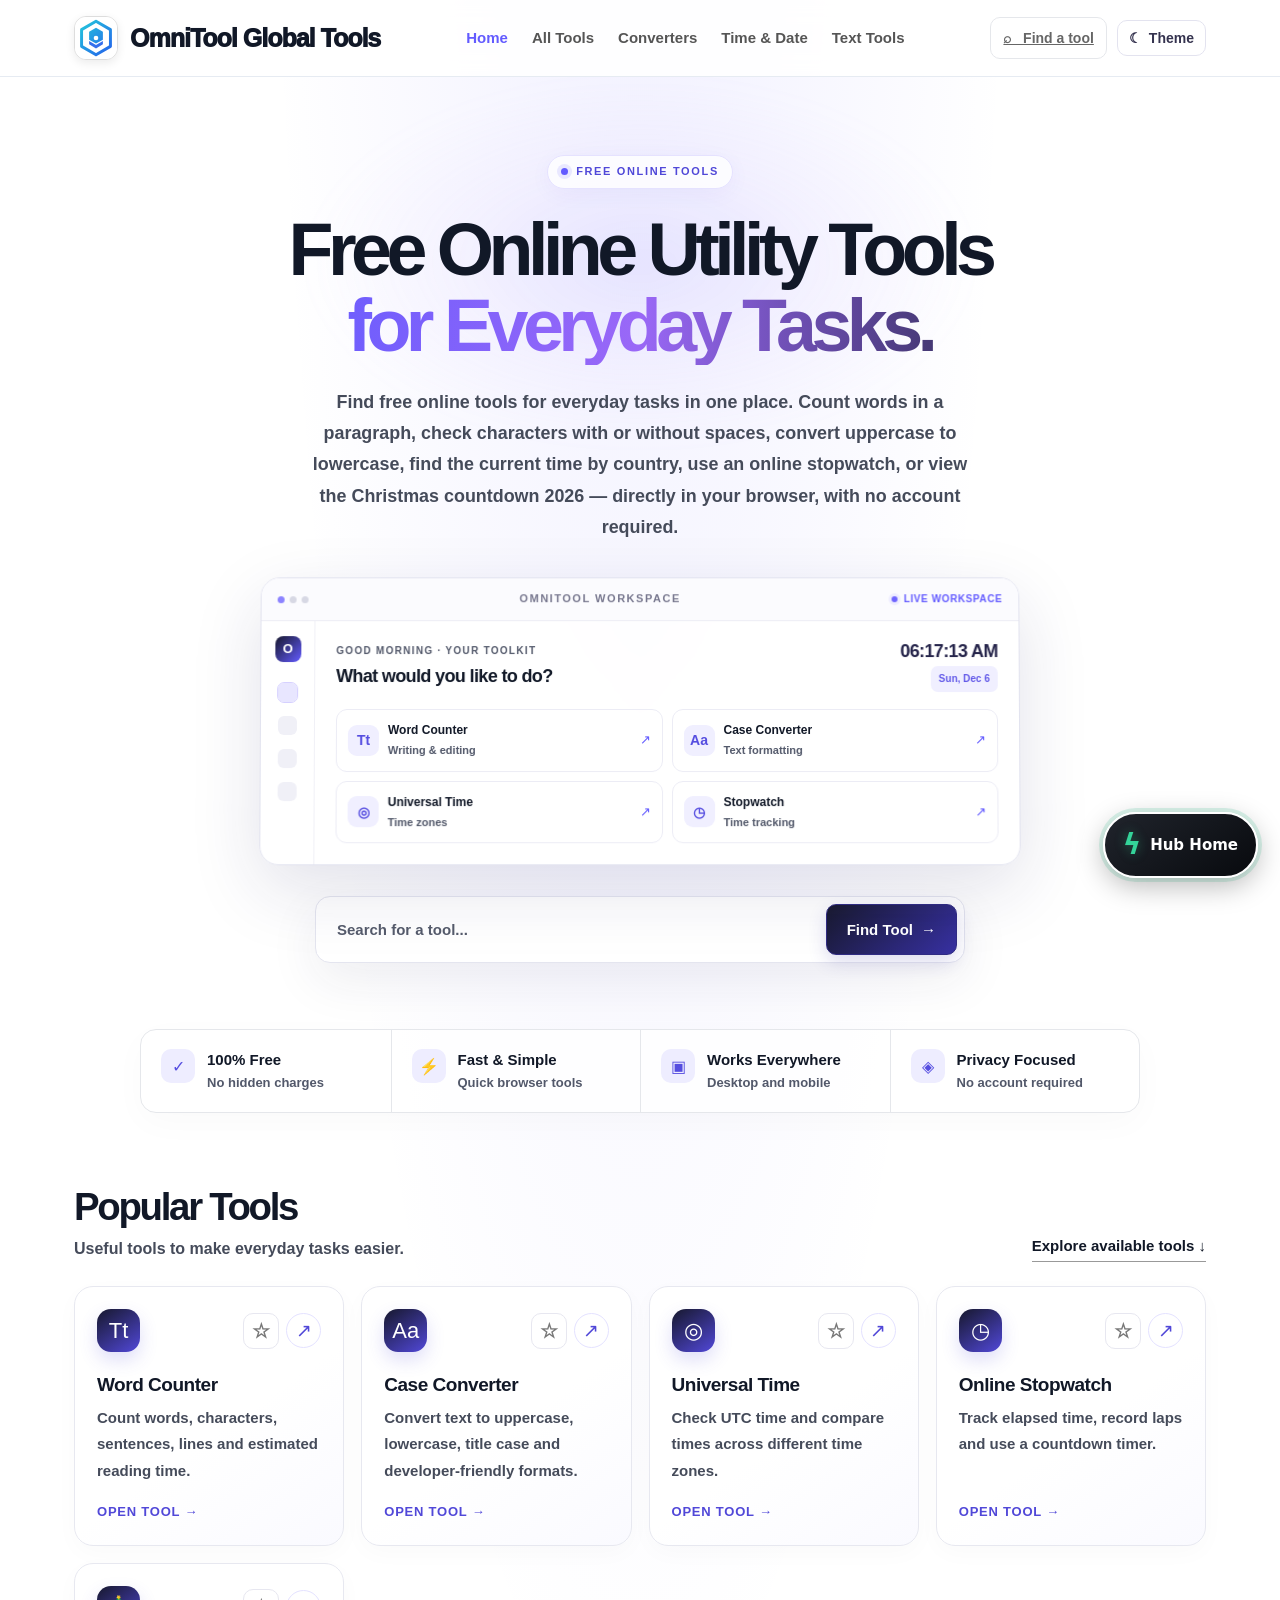
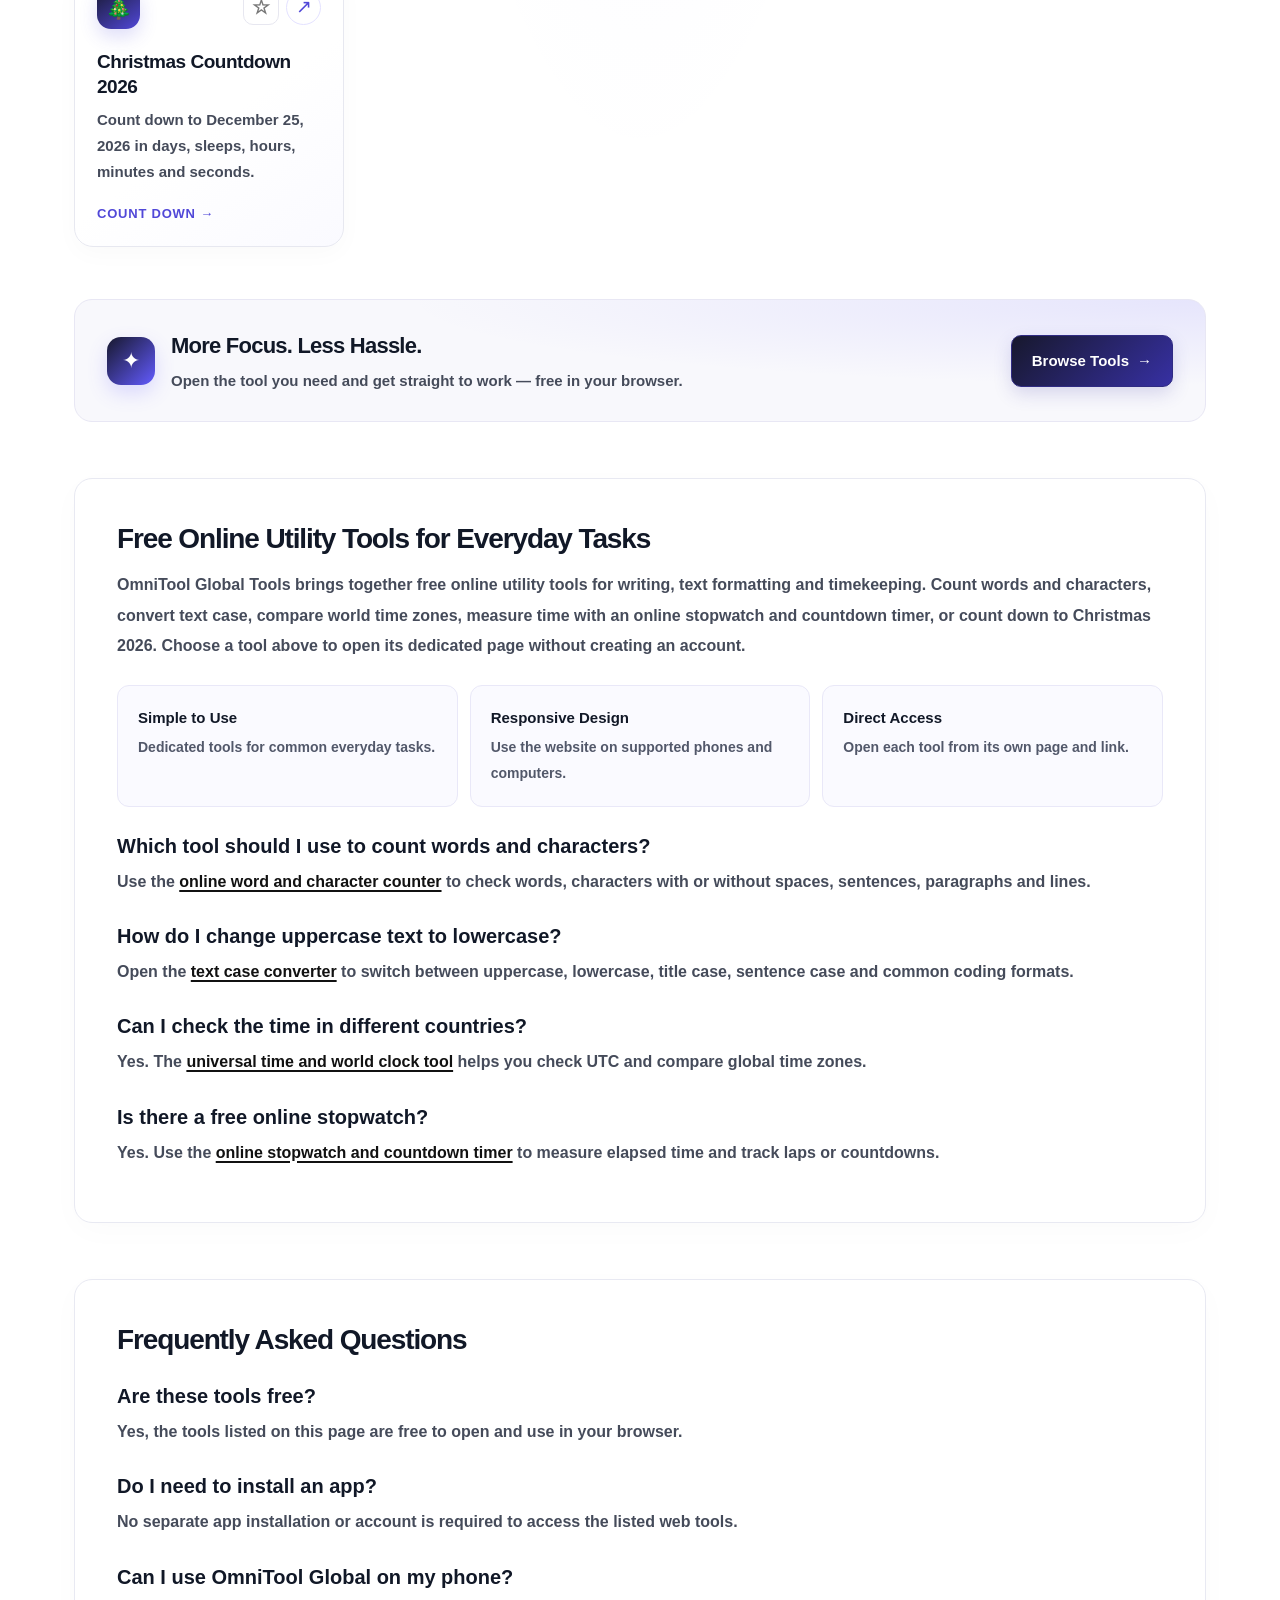
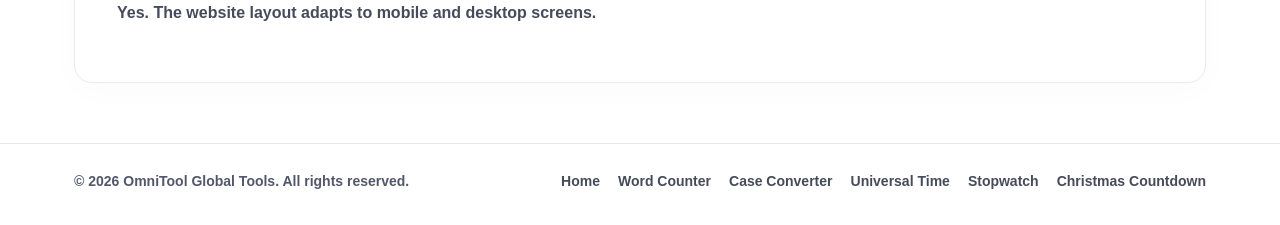
==== index.html @ dffd30b2 "Unify site theme preference and improve contrast" ====
<!DOCTYPE html>
<html lang="en">
<head>
  <meta charset="UTF-8">
  <meta name="viewport" content="width=device-width, initial-scale=1.0">
  <meta name="robots" content="index,follow">
  <meta name="google-site-verification" content="dVzfSa1pritDF4wzb_KsdVjQeFIQvvS1xEZXskWr83g">
  <link rel="canonical" href="https://universal-respiratory.vercel.app/">
  <link rel="icon" type="image/svg+xml" href="omnitool-logo.svg">
  <meta property="og:url" content="https://universal-respiratory.vercel.app/">
  <meta property="og:image" content="https://universal-respiratory.vercel.app/utilivanta-social-preview.svg">
  <meta property="og:image:alt" content="OmniTool Global free online word counter, text converter, world clock and stopwatch tools">
  <meta http-equiv="Content-Security-Policy" content="default-src 'self'; script-src 'self' 'unsafe-inline'; style-src 'self' 'unsafe-inline'; img-src 'self' data:; media-src 'self';">
  <title>Free Online Tools: Word Counter & Text Converter | OmniTool Global</title>
  <meta name="description" content="Use free online tools to count words and characters, convert text case, check world time, and run a stopwatch. No account required.">
  <meta property="og:type" content="website">
  <meta property="og:site_name" content="OmniTool Global">
  <meta property="og:title" content="Free Online Tools: Word Counter & Text Converter | OmniTool Global">
  <meta property="og:description" content="Count words and characters, convert text case, check world time and use a free online stopwatch.">
  <meta name="twitter:card" content="summary_large_image">
  <meta name="twitter:title" content="Free Online Tools: Word Counter & Text Converter | OmniTool Global">
  <meta name="twitter:description" content="Count words and characters, convert text case, check world time and use a free online stopwatch.">
  <script type="application/ld+json">
  {"@context":"https://schema.org","@type":"WebSite","name":"OmniTool Global","url":"https://universal-respiratory.vercel.app/","description":"Free online utility tools for everyday tasks, including word and character counting, text case conversion, world time zones, and an online stopwatch."}
  </script>
  <style>
    :root{color-scheme:light;--ink:#111111;--muted:#626262;--line:#e8e8e8;--soft:#f7f7f7;--black:#111111;--white:#ffffff;--radius:18px}
    *{box-sizing:border-box;margin:0;padding:0}
    html{scroll-behavior:smooth;background:#fff}
    body{font-family:Inter,-apple-system,BlinkMacSystemFont,"Segoe UI",Roboto,Arial,sans-serif;color:var(--ink);background:#fff;line-height:1.6;min-height:100vh;-webkit-font-smoothing:antialiased}
    a{color:inherit}
    .site-nav{position:sticky;top:0;z-index:20;background:rgba(255,255,255,.96);backdrop-filter:blur(14px);border-bottom:1px solid var(--line)}
    .nav-inner{max-width:1180px;margin:auto;min-height:76px;padding:12px 24px;display:flex;align-items:center;justify-content:space-between;gap:20px}
    .brand{display:flex;align-items:center;gap:11px;text-decoration:none;font-weight:850;letter-spacing:-.035em;font-size:18px;white-space:nowrap}
    .brand-mark{width:39px;height:39px;border-radius:12px;background:#fff;border:1px solid #e8e8e8;display:grid;place-items:center;overflow:hidden}
    .brand-mark img{width:100%;height:100%;object-fit:contain;filter:none}
    .nav-links{display:flex;align-items:center;gap:24px}
    .nav-links a{text-decoration:none;color:#555;font-size:13px;font-weight:650}
    .nav-links a:hover,.nav-links a.active{color:#111}
    .nav-right{display:flex;align-items:center;gap:10px}
    .nav-search{display:flex;align-items:center;gap:8px;border:1px solid var(--line);border-radius:10px;padding:9px 12px;color:#666;font-size:13px}
    .menu-btn{display:none;background:#111;color:white;border:0;border-radius:10px;padding:10px 13px;font-weight:700}
    .wrap{max-width:1180px;margin:0 auto;padding:0 24px}
    .hero{padding:78px 20px 42px;text-align:center;max-width:900px;margin:0 auto}
    .eyebrow{display:inline-flex;align-items:center;gap:8px;border:1px solid #e4e4e4;border-radius:999px;padding:7px 13px;font-size:11px;font-weight:800;letter-spacing:.13em;margin-bottom:23px;background:#fff}
    .eyebrow-dot{width:7px;height:7px;background:#111;border-radius:50%}
    h1{font-size:clamp(2.6rem,6vw,4.6rem);font-weight:850;letter-spacing:-.065em;line-height:1.04;max-width:850px;margin:0 auto 22px}
    .hero-emphasis{display:block;color:#777}
    .hero-copy{font-size:clamp(1rem,2vw,1.12rem);color:var(--muted);max-width:660px;margin:0 auto;line-height:1.75}
    .search-form{max-width:650px;margin:30px auto 0;display:flex;gap:8px;padding:7px;border:1px solid #dedede;border-radius:15px;box-shadow:0 10px 35px rgba(0,0,0,.055);background:#fff}
    .search-form input{flex:1;min-width:0;border:0;outline:0;padding:13px 14px;font:inherit;font-size:14px;background:transparent;color:#111}
    .search-form button,.black-btn{border:1px solid #111;background:#111;color:#fff;border-radius:10px;padding:12px 19px;font-weight:750;font-size:13px;text-decoration:none;cursor:pointer;display:inline-flex;align-items:center;justify-content:center;gap:8px}
    .search-form button:hover,.black-btn:hover{background:#333}
    .stats{display:grid;grid-template-columns:repeat(4,1fr);gap:0;margin:24px auto 0;max-width:920px;text-align:left;border:1px solid var(--line);border-radius:16px;overflow:hidden}
    .stat{padding:19px 20px;display:flex;align-items:flex-start;gap:12px}
    .stat+.stat{border-left:1px solid var(--line)}
    .stat-icon{width:34px;height:34px;flex:0 0 34px;border-radius:10px;background:#f1f1f1;display:grid;place-items:center;font-size:16px}
    .stat strong{display:block;font-size:13px;line-height:1.4}
    .stat small{display:block;color:#777;font-size:11px;margin-top:3px;line-height:1.4}
    .section-head{display:flex;align-items:flex-end;justify-content:space-between;gap:18px;margin:76px 0 24px}
    .section-head h2{font-size:clamp(1.8rem,3vw,2.4rem);letter-spacing:-.05em;line-height:1.15}
    .section-head p{color:#707070;font-size:14px;margin-top:7px}
    .text-link{font-size:13px;font-weight:750;text-decoration:none;border-bottom:1px solid #999;padding-bottom:3px;white-space:nowrap}
    .tool-grid{display:grid;grid-template-columns:repeat(4,minmax(0,1fr));gap:15px}
    .tool-card{min-height:222px;border:1px solid var(--line);border-radius:16px;padding:21px;background:#fff;text-decoration:none;display:flex;flex-direction:column;transition:transform .18s,border-color .18s,box-shadow .18s}
    .tool-card:hover{transform:translateY(-3px);border-color:#aaa;box-shadow:0 12px 28px rgba(0,0,0,.06)}
    .card-top{display:flex;align-items:center;justify-content:space-between;gap:10px;margin-bottom:20px}
    .tool-icon{width:43px;height:43px;border-radius:12px;background:#111;color:white;display:grid;place-items:center;font-size:20px}
    .arrow-circle{width:31px;height:31px;border:1px solid #e6e6e6;border-radius:50%;display:grid;place-items:center;font-size:16px}
    .tool-card h3{font-size:16px;letter-spacing:-.025em;margin-bottom:7px}
    .tool-card p{color:#696969;font-size:12.5px;line-height:1.65}
    .card-bottom{margin-top:auto;padding-top:18px;font-size:11px;font-weight:800;color:#222;letter-spacing:.02em}
    .promo{margin:52px 0 0;border-radius:18px;background:#f7f7f7;border:1px solid #ededed;padding:28px 32px;display:flex;align-items:center;justify-content:space-between;gap:20px}
    .promo-left{display:flex;align-items:center;gap:16px}
    .promo-icon{width:48px;height:48px;background:#111;color:#fff;border-radius:14px;display:grid;place-items:center;font-size:22px;flex:0 0 48px}
    .promo h2{font-size:19px;letter-spacing:-.035em}
    .promo p{font-size:13px;color:#666;margin-top:4px}
    .content-section{margin:56px 0 0;border:1px solid var(--line);border-radius:18px;padding:clamp(24px,4vw,42px)}
    .content-section h2{font-size:24px;letter-spacing:-.04em;margin-bottom:14px}
    .content-section h3{font-size:17px;margin:25px 0 7px}
    .content-section p{font-size:14px;color:#555;line-height:1.8;margin-bottom:12px}
    .content-section a{color:#111;text-underline-offset:3px;font-weight:650}
    .benefits{display:grid;grid-template-columns:repeat(3,1fr);gap:12px;margin:24px 0}
    .benefit{padding:17px;border:1px solid var(--line);border-radius:12px;background:#fafafa}
    .benefit strong{display:block;font-size:13px;margin-bottom:4px}
    .benefit span{font-size:12px;color:#666}
    footer{margin-top:60px;border-top:1px solid var(--line)}
    .footer-inner{max-width:1180px;margin:auto;padding:26px 24px 32px;display:flex;justify-content:space-between;align-items:center;gap:20px;color:#777;font-size:12px}
    .footer-links{display:flex;flex-wrap:wrap;gap:18px}
    .footer-links a{color:#555;text-decoration:none}
    .footer-links a:hover{color:#111}
    .empty-state{display:none;padding:20px;color:#666;text-align:center}
    .hero-preview{max-width:760px;margin:34px auto 0;text-align:left;border:1px solid #e2e3ef;border-radius:19px;overflow:hidden;background:#fff;box-shadow:0 24px 70px rgba(32,29,95,.13);transform:perspective(1200px) rotateX(1deg);transition:transform .25s,box-shadow .25s}
    .hero-preview:hover{transform:perspective(1200px) rotateX(0) translateY(-3px);box-shadow:0 30px 80px rgba(32,29,95,.16)}
    .preview-top{height:43px;background:#fbfbfe;border-bottom:1px solid #ededf5;display:flex;align-items:center;justify-content:space-between;padding:0 16px;gap:10px}
    .preview-dots{display:flex;gap:5px}.preview-dots i{width:7px;height:7px;background:#d7d8e4;border-radius:50%}.preview-dots i:first-child{background:#8c83ff}
    .preview-label{font-size:9px;letter-spacing:.14em;font-weight:850;color:#77778e}
    .preview-status{font-size:8px;letter-spacing:.06em;color:#635bff;font-weight:850;display:flex;align-items:center;gap:6px}
    .preview-status b{width:6px;height:6px;border-radius:50%;background:#6e64ff;box-shadow:0 0 0 3px #eeedff}
    .preview-body{display:flex;min-height:210px}
    .preview-side{width:54px;flex:0 0 54px;border-right:1px solid #f0f0f6;display:flex;align-items:center;flex-direction:column;gap:14px;padding:15px 0}
    .preview-logo{display:grid;place-items:center;background:linear-gradient(135deg,#17182d,#635bff);color:#fff;width:26px;height:26px;border-radius:8px;font-size:13px;font-weight:900;margin-bottom:7px}
    .preview-side-line{width:19px;height:19px;border-radius:6px;background:#f0f0f7}.preview-side-line.active{background:#e8e6ff;outline:1px solid #d5d0ff}
    .preview-main{padding:21px;flex:1;min-width:0}
    .preview-welcome{display:flex;align-items:center;justify-content:space-between;gap:12px;margin-bottom:17px}
    .preview-welcome small{display:block;font-size:8px;font-weight:850;letter-spacing:.13em;color:#77778e;margin-bottom:3px}
    .preview-welcome strong{font-size:15px;letter-spacing:-.035em}
    .preview-date{font-size:8px;color:#6259e8;font-weight:800;background:#f0efff;padding:6px 8px;border-radius:7px;white-space:nowrap}
    .preview-mini-grid{display:grid;grid-template-columns:repeat(2,minmax(0,1fr));gap:9px}
    .preview-mini{display:flex;align-items:center;gap:9px;padding:11px;border:1px solid #ececf5;border-radius:11px;min-width:0}
    .preview-mini>span{width:31px;height:31px;flex:0 0 31px;display:grid;place-items:center;background:#f0efff;color:#554de0;border-radius:9px;font-size:12px;font-weight:850}
    .preview-mini b{display:block;font-size:10px;white-space:nowrap}.preview-mini small{display:block;font-size:9px;color:#818198;margin-top:2px}.preview-mini em{font-style:normal;color:#635bff;margin-left:auto;font-size:13px}
    @media(max-width:680px){.hero-preview{margin-top:27px;border-radius:15px}.preview-top{padding:0 11px}.preview-label{font-size:8px}.preview-body{min-height:0}.preview-side{width:37px;flex-basis:37px}.preview-main{padding:12px}.preview-mini-grid{gap:7px}.preview-mini{padding:8px;gap:6px}.preview-mini>span{width:26px;height:26px;flex-basis:26px;font-size:10px}.preview-mini b{font-size:9px}.preview-mini small{font-size:8px}.preview-mini em{display:none}.preview-welcome strong{font-size:12px}.preview-date{font-size:7px;padding:5px}.preview-status{font-size:7px}}
    @media(max-width:1000px){.tool-grid{grid-template-columns:repeat(2,minmax(0,1fr))}.stats{grid-template-columns:repeat(2,1fr)}.stat:nth-child(3){border-left:0;border-top:1px solid var(--line)}.stat:nth-child(4){border-top:1px solid var(--line)}.stat:nth-child(2){border-left:1px solid var(--line)}.nav-links{gap:14px}}
    @media(max-width:680px){.nav-inner{min-height:66px;padding:10px 16px}.brand{font-size:16px}.brand-mark{width:34px;height:34px}.nav-links,.nav-search{display:none}.menu-btn{display:inline-flex}.nav-links.open{display:flex;position:absolute;top:65px;left:0;right:0;background:#fff;border-bottom:1px solid var(--line);padding:18px 20px;flex-direction:column;align-items:flex-start;gap:16px}.wrap{padding:0 16px}.hero{padding:55px 0 25px}h1{font-size:clamp(2.45rem,12vw,3.5rem)}.hero-copy{font-size:14px}.search-form{margin-top:23px}.search-form input{padding:10px 8px;font-size:13px}.search-form button{padding:10px 13px}.stats{margin-top:18px}.stat{padding:13px 11px;gap:9px}.stat-icon{width:29px;height:29px;flex-basis:29px;font-size:14px}.stat strong{font-size:12px}.stat small{font-size:10px}.section-head{margin:55px 0 20px;align-items:flex-start}.section-head h2{font-size:27px}.section-head p{font-size:12px}.text-link{font-size:11px;margin-top:5px}.tool-grid{grid-template-columns:1fr;gap:11px}.tool-card{min-height:0;padding:18px}.card-top{margin-bottom:12px}.card-bottom{padding-top:13px}.promo{margin-top:32px;padding:21px;align-items:flex-start;flex-direction:column}.promo h2{font-size:17px}.promo p{font-size:12px}.content-section{margin-top:35px;padding:22px 18px}.content-section h2{font-size:22px}.benefits{grid-template-columns:1fr}.footer-inner{padding:24px 16px;align-items:flex-start;flex-direction:column}.footer-links{gap:13px}.section-head{flex-direction:column}.section-head .text-link{align-self:flex-start}}
  
    /* Premium SaaS layer */
    :root{--accent:#635bff;--accent-soft:#eeedff;--ink:#111827;--muted:#667085;--line:#e5e7eb;--soft:#f8f9fc}
    body{background:radial-gradient(ellipse at 50% -18%,rgba(99,91,255,.10),transparent 42%),#fff}
    .site-nav{background:rgba(255,255,255,.88);border-bottom-color:rgba(226,232,240,.85)}
    .brand-mark{background:linear-gradient(135deg,#15172b,#635bff);box-shadow:0 7px 18px rgba(99,91,255,.22)}
    .brand-mark img{filter:grayscale(1) brightness(0) invert(1)}
    .nav-links a:hover,.nav-links a.active{color:var(--accent)}
    .eyebrow{border-color:#e5e2ff;background:rgba(255,255,255,.82);color:#5048d8;letter-spacing:.15em}
    .eyebrow-dot{background:#635bff;box-shadow:0 0 0 4px rgba(99,91,255,.12)}
    h1{letter-spacing:-.075em}
    .hero-emphasis{color:transparent;background:linear-gradient(95deg,#635bff 5%,#9a68f7 50%,#20233a 100%);background-clip:text;-webkit-background-clip:text}
    .search-form{border-color:#e4e5ef;box-shadow:0 18px 50px rgba(35,35,80,.08)}
    .search-form:focus-within{border-color:#a7a1ff;box-shadow:0 0 0 4px rgba(99,91,255,.09),0 18px 50px rgba(35,35,80,.08)}
    .search-form button,.black-btn{background:linear-gradient(135deg,#17182d,#3730a3);border-color:#302b83;box-shadow:0 7px 18px rgba(53,48,163,.17)}
    .search-form button:hover,.black-btn:hover{background:linear-gradient(135deg,#302b83,#635bff)}
    .stats{max-width:1000px;background:rgba(255,255,255,.8);box-shadow:0 10px 35px rgba(17,24,39,.025)}
    .stat-icon{background:var(--accent-soft);color:#554de0}
    .section-head{margin-top:72px}
    .section-head h2{letter-spacing:-.06em}
    .tool-grid{grid-template-columns:repeat(4,minmax(0,1fr));gap:17px}
    .tool-card{position:relative;min-height:238px;border-color:#e7e8f0;border-radius:19px;padding:22px;background:linear-gradient(145deg,#fff 55%,#fafaff);box-shadow:0 7px 24px rgba(20,22,60,.025);overflow:hidden}
    .tool-card:before{content:"";position:absolute;inset:0 0 auto;height:3px;background:linear-gradient(90deg,#635bff,#b6a7ff);opacity:0;transition:opacity .2s}
    .tool-card:hover{border-color:#c5c1ff;box-shadow:0 18px 40px rgba(54,47,153,.09);transform:translateY(-5px)}
    .tool-card:hover:before{opacity:1}
    .tool-icon{background:linear-gradient(145deg,#17182d,#5148d8);box-shadow:0 8px 18px rgba(80,72,216,.18);border-radius:14px}
    .arrow-circle{background:#fff;color:#5148d8;border-color:#e4e2ff}
    .card-bottom{color:#5148d8;letter-spacing:.08em}
    .favorite-btn{width:32px;height:32px;border-radius:10px;border:1px solid #e7e7f0;background:#fff;color:#777;cursor:pointer;display:grid;place-items:center;font-size:17px;transition:all .18s}
    .favorite-btn:hover,.favorite-btn[aria-pressed="true"]{background:#eeedff;border-color:#c9c4ff;color:#5148d8}
    .saved-section{display:none;margin-top:38px;padding:22px;border:1px solid #e5e2ff;border-radius:18px;background:linear-gradient(120deg,#faf9ff,#fff)}
    .saved-section.visible{display:block}
    .saved-heading{display:flex;justify-content:space-between;align-items:center;gap:12px;margin-bottom:16px}
    .saved-heading h2{font-size:19px;letter-spacing:-.04em}
    .saved-heading p{font-size:12px;color:#777;margin-top:3px}
    .saved-grid{display:grid;grid-template-columns:repeat(4,minmax(0,1fr));gap:10px}
    .saved-item{display:flex;align-items:center;gap:10px;padding:12px;border:1px solid #ecebfa;border-radius:12px;background:white;text-decoration:none;font-size:12px;font-weight:750}
    .saved-item span:first-child{width:30px;height:30px;display:grid;place-items:center;border-radius:9px;background:#eeedff;color:#5148d8}
    .saved-item:hover{border-color:#b8b2ff}
    .promo{background:radial-gradient(ellipse at 100% 0%,rgba(99,91,255,.12),transparent 50%),#f8f8fc;border-color:#e8e7f4}
    .promo-icon{background:linear-gradient(135deg,#17182d,#635bff);box-shadow:0 8px 20px rgba(99,91,255,.2)}
    .content-section{border-color:#e8e9f2;box-shadow:0 8px 32px rgba(20,22,60,.02)}
    .benefit{background:#fafaff;border-color:#e9e8f8}
    @media(max-width:1000px){.saved-grid{grid-template-columns:repeat(2,minmax(0,1fr))}}
    @media(max-width:680px){.tool-grid{grid-template-columns:1fr}.saved-grid{grid-template-columns:1fr}.saved-section{padding:16px}.saved-heading{align-items:flex-start;flex-direction:column}.hero{padding-top:48px}.section-head{margin-top:52px}}

    /* Premium + luxury layer: restrained motion, glass surfaces, accessible theme toggle */
    .theme-toggle{display:inline-flex;align-items:center;justify-content:center;gap:7px;padding:9px 11px;border:1px solid #e3e3ef;border-radius:10px;background:rgba(255,255,255,.8);color:#35334f;font-size:12px;font-weight:750;cursor:pointer;white-space:nowrap}
    .theme-toggle:hover{border-color:#aaa4ff;background:#f5f4ff}
    .hero{position:relative;isolation:isolate}
    .hero:before{content:"";position:absolute;z-index:-1;width:min(660px,95vw);height:360px;left:50%;top:5px;transform:translateX(-50%);background:radial-gradient(ellipse,rgba(126,113,255,.13),rgba(190,166,255,.07) 38%,transparent 72%);filter:blur(12px);pointer-events:none;animation:heroGlow 8s ease-in-out infinite alternate}
    .eyebrow{box-shadow:0 5px 22px rgba(67,56,202,.045)}
    .hero-preview{background:rgba(255,255,255,.88);backdrop-filter:blur(18px);animation:previewEnter .7s cubic-bezier(.2,.75,.25,1) both}
    .preview-mini{transition:transform .2s,border-color .2s,box-shadow .2s}
    .preview-mini:hover{transform:translateY(-2px);border-color:#c8c3ff;box-shadow:0 8px 20px rgba(65,55,190,.07)}
    .tool-card{animation:cardEnter .55s both}
    .tool-card:nth-child(2){animation-delay:.06s}.tool-card:nth-child(3){animation-delay:.12s}.tool-card:nth-child(4){animation-delay:.18s}
    .stat{transition:background .2s}.stat:hover{background:rgba(99,91,255,.035)}
    @keyframes heroGlow{from{opacity:.65;transform:translateX(-50%) scale(.96)}to{opacity:1;transform:translateX(-50%) scale(1.04)}}
    @keyframes previewEnter{from{opacity:0;transform:perspective(1200px) translateY(12px) rotateX(2deg)}to{opacity:1;transform:perspective(1200px) translateY(0) rotateX(1deg)}}
    @keyframes cardEnter{from{opacity:0;transform:translateY(8px)}to{opacity:1;transform:translateY(0)}}
    @media(prefers-reduced-motion:reduce){*,*::before,*::after{animation-duration:.01ms!important;animation-iteration-count:1!important;scroll-behavior:auto!important;transition-duration:.01ms!important}}
    body.dark-theme{color:#eef0ff;background:radial-gradient(ellipse at 50% -18%,rgba(99,91,255,.2),transparent 42%),#0b0d16;--ink:#eef0ff;--muted:#a6abc0;--line:#292d40;--soft:#141827}
    body.dark-theme .site-nav{background:rgba(12,14,24,.88);border-color:#292d40}
    body.dark-theme .brand{color:#f7f7ff}
    body.dark-theme .nav-links a{color:#b5bad0}
    body.dark-theme .nav-links a:hover,body.dark-theme .nav-links a.active{color:#aaa4ff}
    body.dark-theme .nav-search,body.dark-theme .theme-toggle{background:#151827;color:#e4e5ff;border-color:#30344b}
    body.dark-theme .nav-links.open{background:#111421;border-color:#292d40}
    body.dark-theme .eyebrow{background:#151827;border-color:#37345e;color:#c2bdff}
    body.dark-theme .hero-copy,body.dark-theme .section-head p,body.dark-theme .tool-card p,body.dark-theme .content-section p{color:#a6abc0}
    body.dark-theme .search-form,body.dark-theme .stats,body.dark-theme .tool-card,body.dark-theme .hero-preview,body.dark-theme .content-section{background:#111421;border-color:#292d40;color:#eef0ff}
    body.dark-theme .search-form input{color:#eef0ff}
    body.dark-theme .search-form input::placeholder{color:#8c92aa}
    body.dark-theme .stat{border-color:#292d40}
    body.dark-theme .stat-icon,body.dark-theme .benefit{background:#1b2034;color:#c5c0ff;border-color:#30344b}
    body.dark-theme .stat small,body.dark-theme .benefit span,body.dark-theme .promo p{color:#a6abc0}
    body.dark-theme .tool-card:hover{background:#151a2b;border-color:#6159c9}
    body.dark-theme .arrow-circle,body.dark-theme .favorite-btn{background:#171a2a;color:#c2bdff;border-color:#353956}
    body.dark-theme .favorite-btn[aria-pressed="true"]{background:#29234f;border-color:#6d63df}
    body.dark-theme .saved-section{background:#121426;border-color:#37345e}
    body.dark-theme .saved-item{background:#171a2a;border-color:#30344b;color:#eef0ff}
    body.dark-theme .promo{background:radial-gradient(ellipse at 100% 0%,rgba(99,91,255,.17),transparent 50%),#121626;border-color:#292d40}
    body.dark-theme .content-section a{color:#c2bdff}
    body.dark-theme .footer-inner,body.dark-theme .footer-links a{color:#a6abc0}
    body.dark-theme footer{border-color:#292d40}
    body.dark-theme .preview-top{background:#171a2a;border-color:#292d40}
    body.dark-theme .preview-side{border-color:#292d40}
    body.dark-theme .preview-side-line{background:#292d40}
    body.dark-theme .preview-mini{background:#151827;border-color:#30344b}
    body.dark-theme .preview-mini small,body.dark-theme .preview-welcome small{color:#a6abc0}
    body.dark-theme .preview-mini b,body.dark-theme .preview-welcome strong{color:#f1f1ff}
    body.dark-theme .preview-date{background:#29234f;color:#c2bdff}
    body.dark-theme .empty-state{color:#a6abc0}
    @media(max-width:680px){.theme-toggle{padding:9px 10px}.theme-toggle span{display:none}.hero:before{height:280px}}


    /* Live dashboard details */
    .preview-live-meta{display:flex;align-items:flex-end;flex-direction:column;gap:4px}
    .preview-clock{font-size:15px;line-height:1.1;font-weight:850;letter-spacing:-.035em;font-variant-numeric:tabular-nums;color:#25244a}
    .preview-date{font-size:8px;color:#6259e8;font-weight:800;background:#f0efff;padding:5px 8px;border-radius:7px;white-space:nowrap}
    a.preview-mini{text-decoration:none;color:inherit;cursor:pointer}
    .preview-mini:focus-visible{outline:3px solid #8f88ff;outline-offset:2px}
    .preview-status b{animation:livePulse 1.8s ease-out infinite}
    @keyframes livePulse{0%{box-shadow:0 0 0 0 rgba(110,100,255,.3)}70%{box-shadow:0 0 0 5px rgba(110,100,255,0)}100%{box-shadow:0 0 0 0 rgba(110,100,255,0)}}
    body.dark-theme .preview-clock{color:#f0efff}
    @media(max-width:680px){.preview-clock{font-size:12px}.preview-live-meta{gap:3px}.preview-date{font-size:7px}}

  
    /* Readability pass: stronger typography and reliable contrast in both themes */
    body{font-weight:500;-webkit-font-smoothing:antialiased;text-rendering:optimizeLegibility}
    p,li,label,input,button,small{font-weight:550}
    .nav-links a,.nav-search,.text-link,.footer-links a{font-weight:750}
    .hero-copy{color:#454b5a;font-weight:600}
    .section-head p,.tool-card p,.content-section p,.promo p{color:#454b5a;font-weight:550}
    .stat small,.benefit span,.saved-heading p,.footer-inner,.preview-mini small,.preview-welcome small{color:#52586a;font-weight:600}
    .tool-card h3,.content-section h3,.content-section h2,.promo h2,.section-head h2{color:#111827;font-weight:800}
    .card-bottom{font-weight:900}
    .eyebrow,.preview-label,.preview-status,.preview-welcome small{font-weight:900}
    .preview-mini b,.preview-welcome strong{font-weight:800}
    .search-form input{font-weight:600}
    .search-form input::placeholder{color:#555b6b;opacity:1;font-weight:600}
    .theme-toggle,.menu-btn,.search-form button,.black-btn{font-weight:850}
    .content-section a{font-weight:800;text-decoration-thickness:1.5px}
    .footer-links a{color:#454b5a}
    body.dark-theme .hero-copy,
    body.dark-theme .section-head p,
    body.dark-theme .tool-card p,
    body.dark-theme .content-section p,
    body.dark-theme .promo p{color:#d0d5e5;font-weight:550}
    body.dark-theme .stat small,
    body.dark-theme .benefit span,
    body.dark-theme .saved-heading p,
    body.dark-theme .footer-inner,
    body.dark-theme .footer-links a,
    body.dark-theme .preview-mini small,
    body.dark-theme .preview-welcome small{color:#c1c7dc;font-weight:600}
    body.dark-theme .tool-card h3,
    body.dark-theme .content-section h2,
    body.dark-theme .content-section h3,
    body.dark-theme .promo h2,
    body.dark-theme .section-head h2{color:#f7f8ff;font-weight:800}
    body.dark-theme .nav-links a{color:#d0d5e5;font-weight:750}
    body.dark-theme .nav-search,body.dark-theme .theme-toggle{color:#f1f2ff;font-weight:800}
    body.dark-theme .search-form input{color:#f7f8ff}
    body.dark-theme .search-form input::placeholder{color:#c1c7dc}
    body.dark-theme .content-section a{color:#d0cbff}
    body.dark-theme .card-bottom{color:#c2bdff}
    body.dark-theme .empty-state{color:#d0d5e5}
    @media(max-width:680px){
      body{font-size:16px}
      .hero-copy,.section-head p,.tool-card p,.content-section p{font-size:14px;line-height:1.75}
      .stat small{font-size:11px}
      .nav-links.open a{font-weight:800}
    }

  
    /* Larger, bolder supporting text and tool options */
    .nav-links a{font-size:15px;font-weight:800}
    .nav-search{font-size:14px;font-weight:750}
    .theme-toggle,.menu-btn{font-size:14px;font-weight:850}
    .stat strong{font-size:15px;font-weight:850}
    .stat small{font-size:13px;font-weight:650;line-height:1.5}
    .section-head p{font-size:16px;font-weight:600;line-height:1.65}
    .text-link{font-size:15px;font-weight:850}
    .tool-card h3{font-size:19px;font-weight:850;line-height:1.35}
    .tool-card p{font-size:15px;font-weight:600;line-height:1.75}
    .card-bottom{font-size:13px;font-weight:900;letter-spacing:.06em}
    .favorite-btn{font-size:20px;font-weight:800;width:36px;height:36px}
    .arrow-circle{width:35px;height:35px;font-size:19px}
    .tool-icon{font-size:22px}
    .promo h2{font-size:22px;font-weight:850}
    .promo p{font-size:15px;font-weight:600;line-height:1.7}
    .black-btn,.search-form button{font-size:15px;font-weight:850;padding:13px 20px}
    .content-section h2{font-size:28px;font-weight:850;line-height:1.25}
    .content-section h3{font-size:20px;font-weight:850;line-height:1.4}
    .content-section p{font-size:16px;font-weight:550;line-height:1.9}
    .benefit{padding:20px}
    .benefit strong{font-size:15px;font-weight:850}
    .benefit span{font-size:14px;font-weight:600;line-height:1.65}
    .footer-inner,.footer-links a{font-size:14px;font-weight:650}
    .preview-label{font-size:11px}
    .preview-status{font-size:10px}
    .preview-welcome small{font-size:10px}
    .preview-welcome strong{font-size:18px;font-weight:850}
    .preview-clock{font-size:18px}
    .preview-date{font-size:10px}
    .preview-mini b{font-size:12px;font-weight:850}
    .preview-mini small{font-size:11px;font-weight:600}
    .preview-mini>span{font-size:14px}
    .saved-heading h2{font-size:22px;font-weight:850}
    .saved-heading p{font-size:14px;font-weight:600}
    .saved-item{font-size:14px;font-weight:800;padding:14px}
    .empty-state{font-size:15px;font-weight:650}
    .search-form input{font-size:16px;font-weight:600}
    .search-form input::placeholder{font-size:15px}
    body.dark-theme .nav-links a{font-size:15px;font-weight:800}
    @media(max-width:680px){
      .nav-links.open a{font-size:16px;font-weight:800}
      .stat strong{font-size:14px}
      .stat small{font-size:12px}
      .section-head p{font-size:14px}
      .text-link{font-size:13px}
      .tool-card h3{font-size:20px}
      .tool-card p{font-size:15px;line-height:1.75}
      .card-bottom{font-size:13px}
      .promo h2{font-size:20px}
      .promo p{font-size:14px}
      .content-section h2{font-size:25px}
      .content-section h3{font-size:19px}
      .content-section p{font-size:15px;line-height:1.85}
      .benefit strong{font-size:15px}
      .benefit span{font-size:13px}
      .footer-inner,.footer-links a{font-size:13px}
      .preview-welcome strong{font-size:14px}
      .preview-mini b{font-size:10px}
      .preview-mini small{font-size:9px}
      .preview-clock{font-size:13px}
    }

  
    /* Larger, bolder site identity in the top navigation */
    .site-nav .brand{font-size:clamp(21px,2.2vw,25px)!important;font-weight:950!important;letter-spacing:-.04em!important;gap:12px!important}
    .site-nav .brand-mark{width:44px!important;height:44px!important;flex:0 0 44px!important}
    @media(max-width:680px){.site-nav .brand{font-size:21px!important}.site-nav .brand-mark{width:42px!important;height:42px!important;flex-basis:42px!important}}
.site-nav .brand-mark{background:#fff!important;border:1px solid #ddd!important;box-shadow:0 3px 10px rgba(0,0,0,.08)!important}.site-nav .brand-mark img{filter:none!important;display:block!important;opacity:1!important;visibility:visible!important}

/* Floating Bolt-style Hub Home shortcut */
#hub-home-float{position:fixed;right:22px;bottom:22px;z-index:9999;display:flex;align-items:center;justify-content:center;gap:9px;min-width:66px;height:66px;padding:0 18px;border:2px solid #fff;border-radius:999px;background:linear-gradient(145deg,#20242c,#080a0e);color:#fff;text-decoration:none;font:800 15px/1 system-ui,-apple-system,"Segoe UI",sans-serif;box-shadow:0 8px 28px rgba(0,0,0,.28),0 0 0 4px rgba(16,185,129,.15);transition:transform .2s ease,box-shadow .2s ease}
#hub-home-float .hub-bolt{font-size:28px;line-height:1;color:#34d399;text-shadow:0 0 12px rgba(52,211,153,.4)}
#hub-home-float .hub-home-label{white-space:nowrap}
#hub-home-float:hover{transform:translateY(-3px) scale(1.03);box-shadow:0 12px 32px rgba(0,0,0,.3),0 0 0 5px rgba(16,185,129,.22)}
#hub-home-float:focus-visible{outline:3px solid #34d399;outline-offset:4px}
@media(max-width:600px){#hub-home-float{right:14px;bottom:16px;min-width:60px;height:60px;padding:0 14px;gap:7px}#hub-home-float .hub-bolt{font-size:25px}#hub-home-float .hub-home-label{font-size:13px}}
@media(prefers-reduced-motion:reduce){#hub-home-float{transition:none}}

</style>



</head>
<body>
<a id="hub-home-float" href="/" aria-label="Go to Hub Home" title="Go to Hub Home"><span class="hub-bolt" aria-hidden="true">ϟ</span><span class="hub-home-label">Hub Home</span></a>

  <nav class="site-nav" aria-label="Main navigation">
    <div class="nav-inner">
      <a class="brand" href="/" aria-label="OmniTool Global Tools home"><span class="brand-mark"><img src="omnitool-logo.svg" alt="" width="39" height="39"></span><span>OmniTool Global Tools</span></a>
      <div class="nav-links" id="nav-links">
        <a class="active" href="/">Home</a><a href="#popular-tools">All Tools</a><a href="case-converter.html">Converters</a><a href="universal-time.html">Time &amp; Date</a><a href="word-counter.html">Text Tools</a>
      </div>
      <div class="nav-right"><a class="nav-search" href="#tool-search">⌕ &nbsp; Find a tool</a><button class="theme-toggle" id="theme-toggle" type="button" aria-label="Switch to dark mode" title="Switch theme">☾ <span>Theme</span></button><button class="menu-btn" id="menu-btn" aria-expanded="false" aria-controls="nav-links">Menu ☰</button></div>
    </div>
  </nav>
  <main class="wrap">
    <section class="hero" aria-labelledby="hero-title">
      <div class="eyebrow"><span class="eyebrow-dot"></span> FREE ONLINE TOOLS</div>
      <h1 id="hero-title">Free Online Utility Tools <span class="hero-emphasis">for Everyday Tasks.</span></h1>
      <p class="hero-copy">Find free online tools for everyday tasks in one place. Count words in a paragraph, check characters with or without spaces, convert uppercase to lowercase, find the current time by country, use an online stopwatch, or view the Christmas countdown 2026 — directly in your browser, with no account required.</p>
      <div class="hero-preview" aria-label="Workspace preview">
        <div class="preview-top"><span class="preview-dots"><i></i><i></i><i></i></span><span class="preview-label">OMNITOOL WORKSPACE</span><span class="preview-status"><b></b> LIVE WORKSPACE</span></div>
        <div class="preview-body"><div class="preview-side"><span class="preview-logo">O</span><span class="preview-side-line active"></span><span class="preview-side-line"></span><span class="preview-side-line"></span><span class="preview-side-line"></span></div><div class="preview-main"><div class="preview-welcome"><div><small id="preview-greeting">YOUR DAILY TOOLKIT</small><strong>What would you like to do?</strong></div><div class="preview-live-meta"><span class="preview-clock" id="preview-clock" aria-label="Your local time">--:--:--</span><span class="preview-date" id="preview-date">LOCAL TIME</span></div></div><div class="preview-mini-grid"><a class="preview-mini" href="word-counter.html"><span>Tt</span><div><b>Word Counter</b><small>Writing &amp; editing</small></div><em>↗</em></a><a class="preview-mini" href="case-converter.html"><span>Aa</span><div><b>Case Converter</b><small>Text formatting</small></div><em>↗</em></a><a class="preview-mini" href="universal-time.html"><span>◎</span><div><b>Universal Time</b><small>Time zones</small></div><em>↗</em></a><a class="preview-mini" href="stopwatch.html"><span>◷</span><div><b>Stopwatch</b><small>Time tracking</small></div><em>↗</em></a></div></div></div>
      </div>
      <form class="search-form" id="tool-search" role="search">
        <input type="search" id="search-input" placeholder="Search for a tool..." aria-label="Search available tools">
        <button type="submit">Find Tool <span aria-hidden="true">→</span></button>
      </form>
    </section>
    <section class="stats" aria-label="Tool benefits">
      <div class="stat"><span class="stat-icon" aria-hidden="true">✓</span><div><strong>100% Free</strong><small>No hidden charges</small></div></div>
      <div class="stat"><span class="stat-icon" aria-hidden="true">⚡</span><div><strong>Fast &amp; Simple</strong><small>Quick browser tools</small></div></div>
      <div class="stat"><span class="stat-icon" aria-hidden="true">▣</span><div><strong>Works Everywhere</strong><small>Desktop and mobile</small></div></div>
      <div class="stat"><span class="stat-icon" aria-hidden="true">◈</span><div><strong>Privacy Focused</strong><small>No account required</small></div></div>
    </section>
    <section class="saved-section" id="saved-section" aria-labelledby="saved-title"><div class="saved-heading"><div><h2 id="saved-title">Your Saved Tools <span aria-hidden="true">✦</span></h2><p>Quick access to tools you have bookmarked on this device.</p></div></div><div class="saved-grid" id="saved-grid"></div></section>
    <section id="popular-tools" aria-labelledby="tools-title">
      <div class="section-head"><div><h2 id="tools-title">Popular Tools</h2><p>Useful tools to make everyday tasks easier.</p></div><a class="text-link" href="#popular-tools">Explore available tools ↓</a></div>
      <div class="tool-grid" id="tool-grid">
        <a class="tool-card" href="word-counter.html" data-search="word counter character counter text writing words sentences reading time">
          <div class="card-top"><span class="tool-icon" aria-hidden="true">Tt</span><div style="display:flex;gap:7px;align-items:center"><button class="favorite-btn" type="button" aria-label="Save Word Counter" aria-pressed="false" title="Save tool">☆</button><span class="arrow-circle" aria-hidden="true">↗</span></div></div><h3>Word Counter</h3><p>Count words, characters, sentences, lines and estimated reading time.</p><span class="card-bottom">OPEN TOOL →</span>
        </a>
        <a class="tool-card" href="case-converter.html" data-search="case converter uppercase lowercase text converter title sentence camel snake kebab">
          <div class="card-top"><span class="tool-icon" aria-hidden="true">Aa</span><div style="display:flex;gap:7px;align-items:center"><button class="favorite-btn" type="button" aria-label="Save Case Converter" aria-pressed="false" title="Save tool">☆</button><span class="arrow-circle" aria-hidden="true">↗</span></div></div><h3>Case Converter</h3><p>Convert text to uppercase, lowercase, title case and developer-friendly formats.</p><span class="card-bottom">OPEN TOOL →</span>
        </a>
        <a class="tool-card" href="universal-time.html" data-search="universal time world clock utc gmt time zones global clock date">
          <div class="card-top"><span class="tool-icon" aria-hidden="true">◎</span><div style="display:flex;gap:7px;align-items:center"><button class="favorite-btn" type="button" aria-label="Save Universal Time" aria-pressed="false" title="Save tool">☆</button><span class="arrow-circle" aria-hidden="true">↗</span></div></div><h3>Universal Time</h3><p>Check UTC time and compare times across different time zones.</p><span class="card-bottom">OPEN TOOL →</span>
        </a>
        <a class="tool-card" href="stopwatch.html" data-search="online stopwatch countdown timer lap time focus clock">
          <div class="card-top"><span class="tool-icon" aria-hidden="true">◷</span><div style="display:flex;gap:7px;align-items:center"><button class="favorite-btn" type="button" aria-label="Save Online Stopwatch" aria-pressed="false" title="Save tool">☆</button><span class="arrow-circle" aria-hidden="true">↗</span></div></div><h3>Online Stopwatch</h3><p>Track elapsed time, record laps and use a countdown timer.</p><span class="card-bottom">OPEN TOOL →</span>
        </a>
        <a class="tool-card" href="christmas-countdown-2026.html" data-search="christmas countdown 2026 days sleeps hours minutes seconds christmas eve thanksgiving new year december 25">
          <div class="card-top"><span class="tool-icon" aria-hidden="true">🎄</span><div style="display:flex;gap:7px;align-items:center"><button class="favorite-btn" type="button" aria-label="Save Christmas Countdown 2026" aria-pressed="false" title="Save tool">☆</button><span class="arrow-circle" aria-hidden="true">↗</span></div></div><h3>Christmas Countdown 2026</h3><p>Count down to December 25, 2026 in days, sleeps, hours, minutes and seconds.</p><span class="card-bottom">COUNT DOWN →</span>
        </a>
      </div>
      <p class="empty-state" id="empty-state">No matching tool found. Try “word”, “time”, “case” or “stopwatch”, or “Christmas”.</p>
    </section>
    <section class="promo" aria-label="Explore the tools">
      <div class="promo-left"><span class="promo-icon" aria-hidden="true">✦</span><div><h2>More Focus. Less Hassle.</h2><p>Open the tool you need and get straight to work — free in your browser.</p></div></div>
      <a class="black-btn" href="#popular-tools">Browse Tools <span aria-hidden="true">→</span></a>
    </section>
    <section class="content-section" aria-label="About free online tools">
      <h2>Free Online Utility Tools for Everyday Tasks</h2>
      <p><strong>OmniTool Global Tools</strong> brings together free online utility tools for writing, text formatting and timekeeping. Count words and characters, convert text case, compare world time zones, measure time with an online stopwatch and countdown timer, or count down to Christmas 2026. Choose a tool above to open its dedicated page without creating an account.</p>
      <div class="benefits"><div class="benefit"><strong>Simple to Use</strong><span>Dedicated tools for common everyday tasks.</span></div><div class="benefit"><strong>Responsive Design</strong><span>Use the website on supported phones and computers.</span></div><div class="benefit"><strong>Direct Access</strong><span>Open each tool from its own page and link.</span></div></div>
      <h3>Which tool should I use to count words and characters?</h3>
      <p>Use the <a href="word-counter.html">online word and character counter</a> to check words, characters with or without spaces, sentences, paragraphs and lines.</p>
      <h3>How do I change uppercase text to lowercase?</h3>
      <p>Open the <a href="case-converter.html">text case converter</a> to switch between uppercase, lowercase, title case, sentence case and common coding formats.</p>
      <h3>Can I check the time in different countries?</h3>
      <p>Yes. The <a href="universal-time.html">universal time and world clock tool</a> helps you check UTC and compare global time zones.</p>
      <h3>Is there a free online stopwatch?</h3>
      <p>Yes. Use the <a href="stopwatch.html">online stopwatch and countdown timer</a> to measure elapsed time and track laps or countdowns.</p>
    </section>
    <section class="content-section" aria-labelledby="faq-title">
      <h2 id="faq-title">Frequently Asked Questions</h2>
      <h3>Are these tools free?</h3><p>Yes, the tools listed on this page are free to open and use in your browser.</p>
      <h3>Do I need to install an app?</h3><p>No separate app installation or account is required to access the listed web tools.</p>
      <h3>Can I use OmniTool Global on my phone?</h3><p>Yes. The website layout adapts to mobile and desktop screens.</p>
    </section>
  </main>
  <footer><div class="footer-inner"><span>© 2026 OmniTool Global Tools. All rights reserved.</span><nav class="footer-links" aria-label="Footer navigation"><a href="/">Home</a><a href="word-counter.html">Word Counter</a><a href="case-converter.html">Case Converter</a><a href="universal-time.html">Universal Time</a><a href="stopwatch.html">Stopwatch</a><a href="christmas-countdown-2026.html">Christmas Countdown</a></nav></div></footer>
  <script>
    (function(){
      var form=document.getElementById('tool-search');
      var input=document.getElementById('search-input');
      var cards=Array.prototype.slice.call(document.querySelectorAll('.tool-card'));
      var empty=document.getElementById('empty-state');
      function filterTools(){
        var query=input.value.trim().toLowerCase(), visible=0;
        cards.forEach(function(card){
          var match=!query || (card.textContent+' '+(card.getAttribute('data-search')||'')).toLowerCase().indexOf(query)!==-1;
          card.style.display=match?'flex':'none';
          if(match) visible++;
        });
        empty.style.display=visible?'none':'block';
        document.getElementById('popular-tools').scrollIntoView({behavior:'smooth',block:'start'});
      }
      form.addEventListener('submit',function(e){e.preventDefault();filterTools();});
      input.addEventListener('input',function(){if(!input.value.trim()){filterTools();}});
      var savedKey='omnitool_saved_tools_v1';
      var savedSection=document.getElementById('saved-section'), savedGrid=document.getElementById('saved-grid');
      function readSaved(){try{return JSON.parse(localStorage.getItem(savedKey)||'[]')}catch(e){return []}}
      function paintSaved(){
        var saved=readSaved(); savedGrid.innerHTML='';
        cards.forEach(function(card){
          var button=card.querySelector('.favorite-btn'), href=card.getAttribute('href');
          var active=saved.indexOf(href)!==-1;
          button.setAttribute('aria-pressed',String(active));button.textContent=active?'★':'☆';
          button.setAttribute('aria-label',(active?'Remove saved ':'Save ')+card.querySelector('h3').textContent);
          if(active){
            var item=document.createElement('a');item.className='saved-item';item.href=href;
            var icon=document.createElement('span');icon.textContent=card.querySelector('.tool-icon').textContent;
            var title=document.createElement('span');title.textContent=card.querySelector('h3').textContent;
            item.appendChild(icon);item.appendChild(title);savedGrid.appendChild(item);
          }
        });
        savedSection.classList.toggle('visible',saved.length>0);
      }
      cards.forEach(function(card){
        var button=card.querySelector('.favorite-btn');
        button.addEventListener('click',function(event){
          event.preventDefault();event.stopPropagation();
          var saved=readSaved(),href=card.getAttribute('href'),idx=saved.indexOf(href);
          if(idx===-1)saved.push(href);else saved.splice(idx,1);
          try{localStorage.setItem(savedKey,JSON.stringify(saved));paintSaved()}catch(e){button.textContent='☆';}
        });
      });
      paintSaved();
      /* Real local clock and date make the workspace preview feel live. */
      var clockNode=document.getElementById('preview-clock');
      var dateNode=document.getElementById('preview-date');
      var greetingNode=document.getElementById('preview-greeting');
      function updateLiveDashboard(){
        var now=new Date();
        if(clockNode) clockNode.textContent=new Intl.DateTimeFormat(undefined,{hour:'2-digit',minute:'2-digit',second:'2-digit',hour12:true}).format(now);
        if(dateNode) dateNode.textContent=new Intl.DateTimeFormat(undefined,{weekday:'short',month:'short',day:'numeric'}).format(now);
        if(greetingNode){
          var hour=now.getHours();
          greetingNode.textContent=hour<12?'GOOD MORNING · YOUR TOOLKIT':hour<18?'GOOD AFTERNOON · YOUR TOOLKIT':'GOOD EVENING · YOUR TOOLKIT';
        }
      }
      updateLiveDashboard();
      window.setInterval(updateLiveDashboard,1000);
      var themeButton=document.getElementById('theme-toggle');
      var themeKey='omnitool_theme';
      function applyTheme(theme){
        var dark=theme==='dark';
        document.body.classList.toggle('dark-theme',dark);
        themeButton.innerHTML=dark?'☀ <span>Theme</span>':'☾ <span>Theme</span>';
        themeButton.setAttribute('aria-label',dark?'Switch to light mode':'Switch to dark mode');
        themeButton.setAttribute('title',dark?'Switch to light mode':'Switch to dark mode');
      }
      var preferredTheme='light';
      try{preferredTheme=localStorage.getItem(themeKey)||'light'}catch(e){}
      applyTheme(preferredTheme);
      themeButton.addEventListener('click',function(){
        var next=document.body.classList.contains('dark-theme')?'light':'dark';
        applyTheme(next);
        try{localStorage.setItem(themeKey,next)}catch(e){}
      });
      var menu=document.getElementById('menu-btn'), links=document.getElementById('nav-links');
      menu.addEventListener('click',function(){var open=links.classList.toggle('open');menu.setAttribute('aria-expanded',String(open));});
      links.addEventListener('click',function(e){if(e.target.tagName==='A'){links.classList.remove('open');menu.setAttribute('aria-expanded','false');}});
    })();
  </script>
</body>
</html>
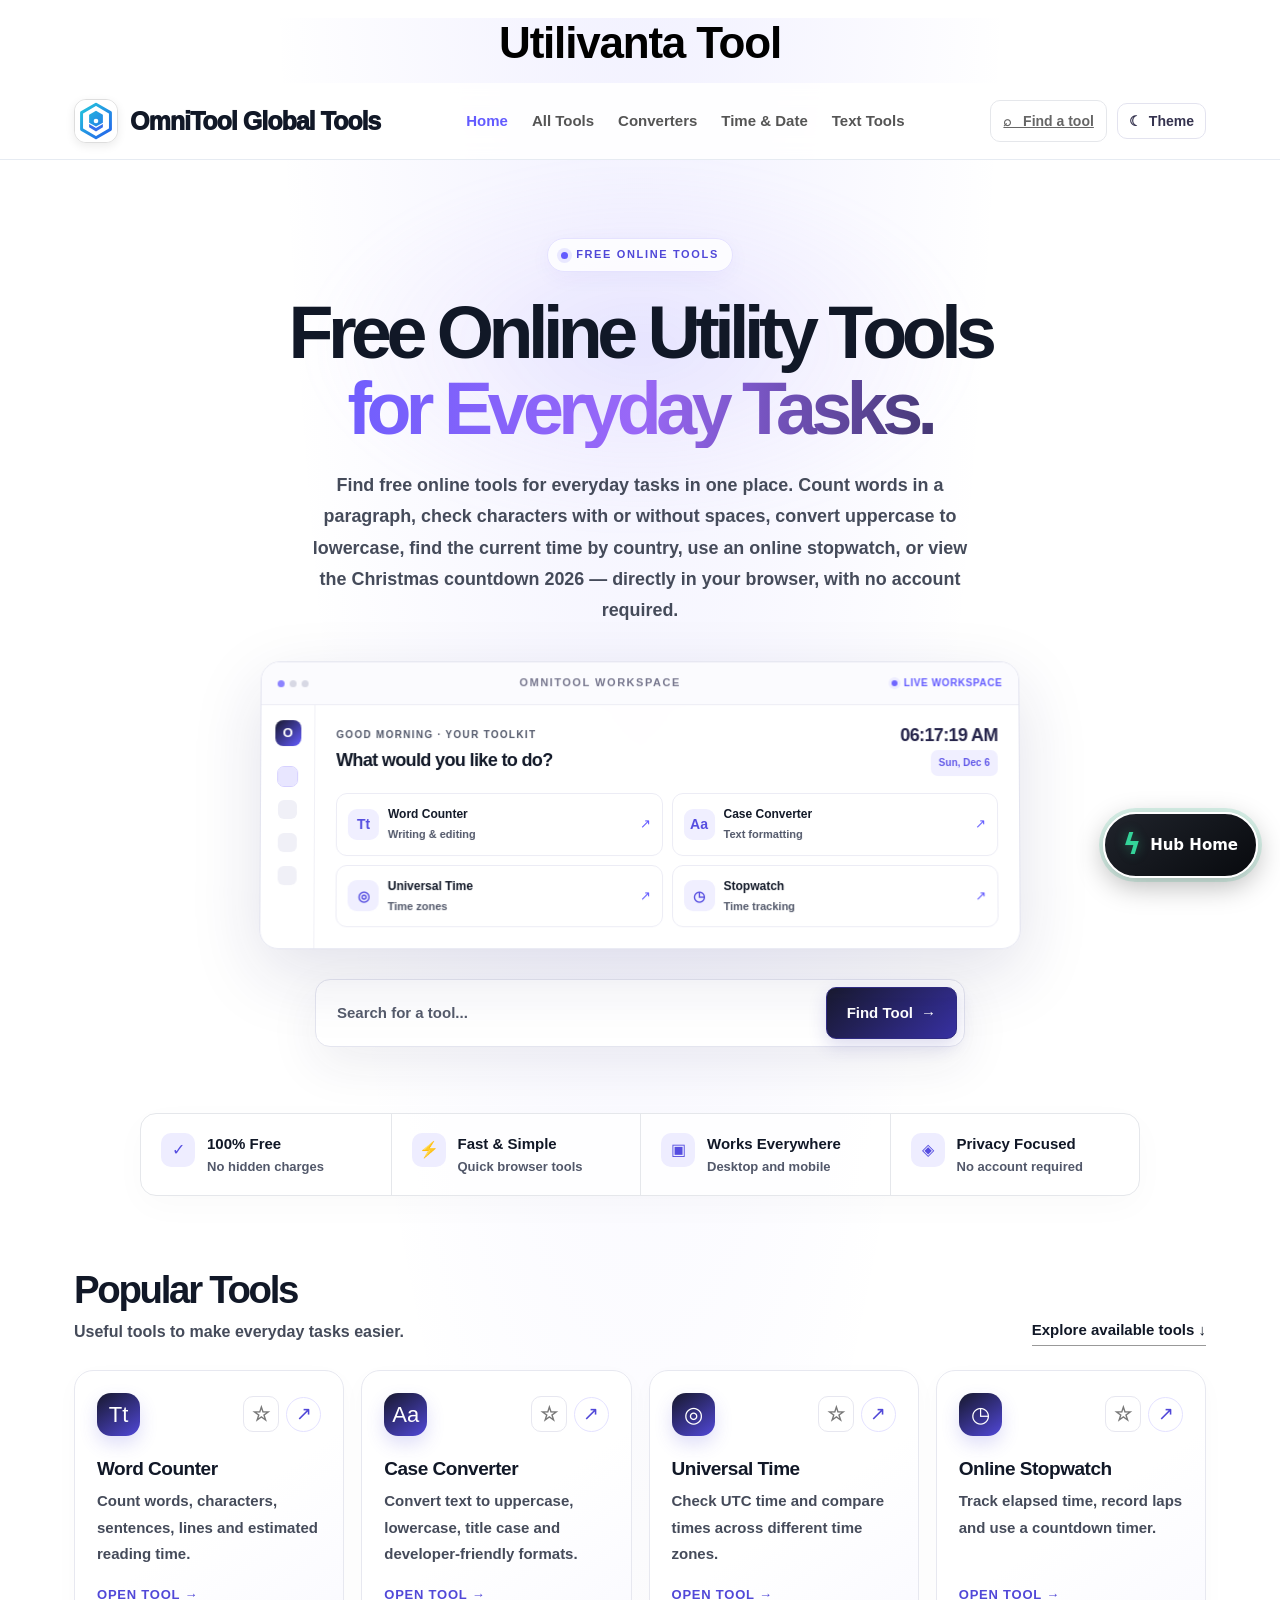
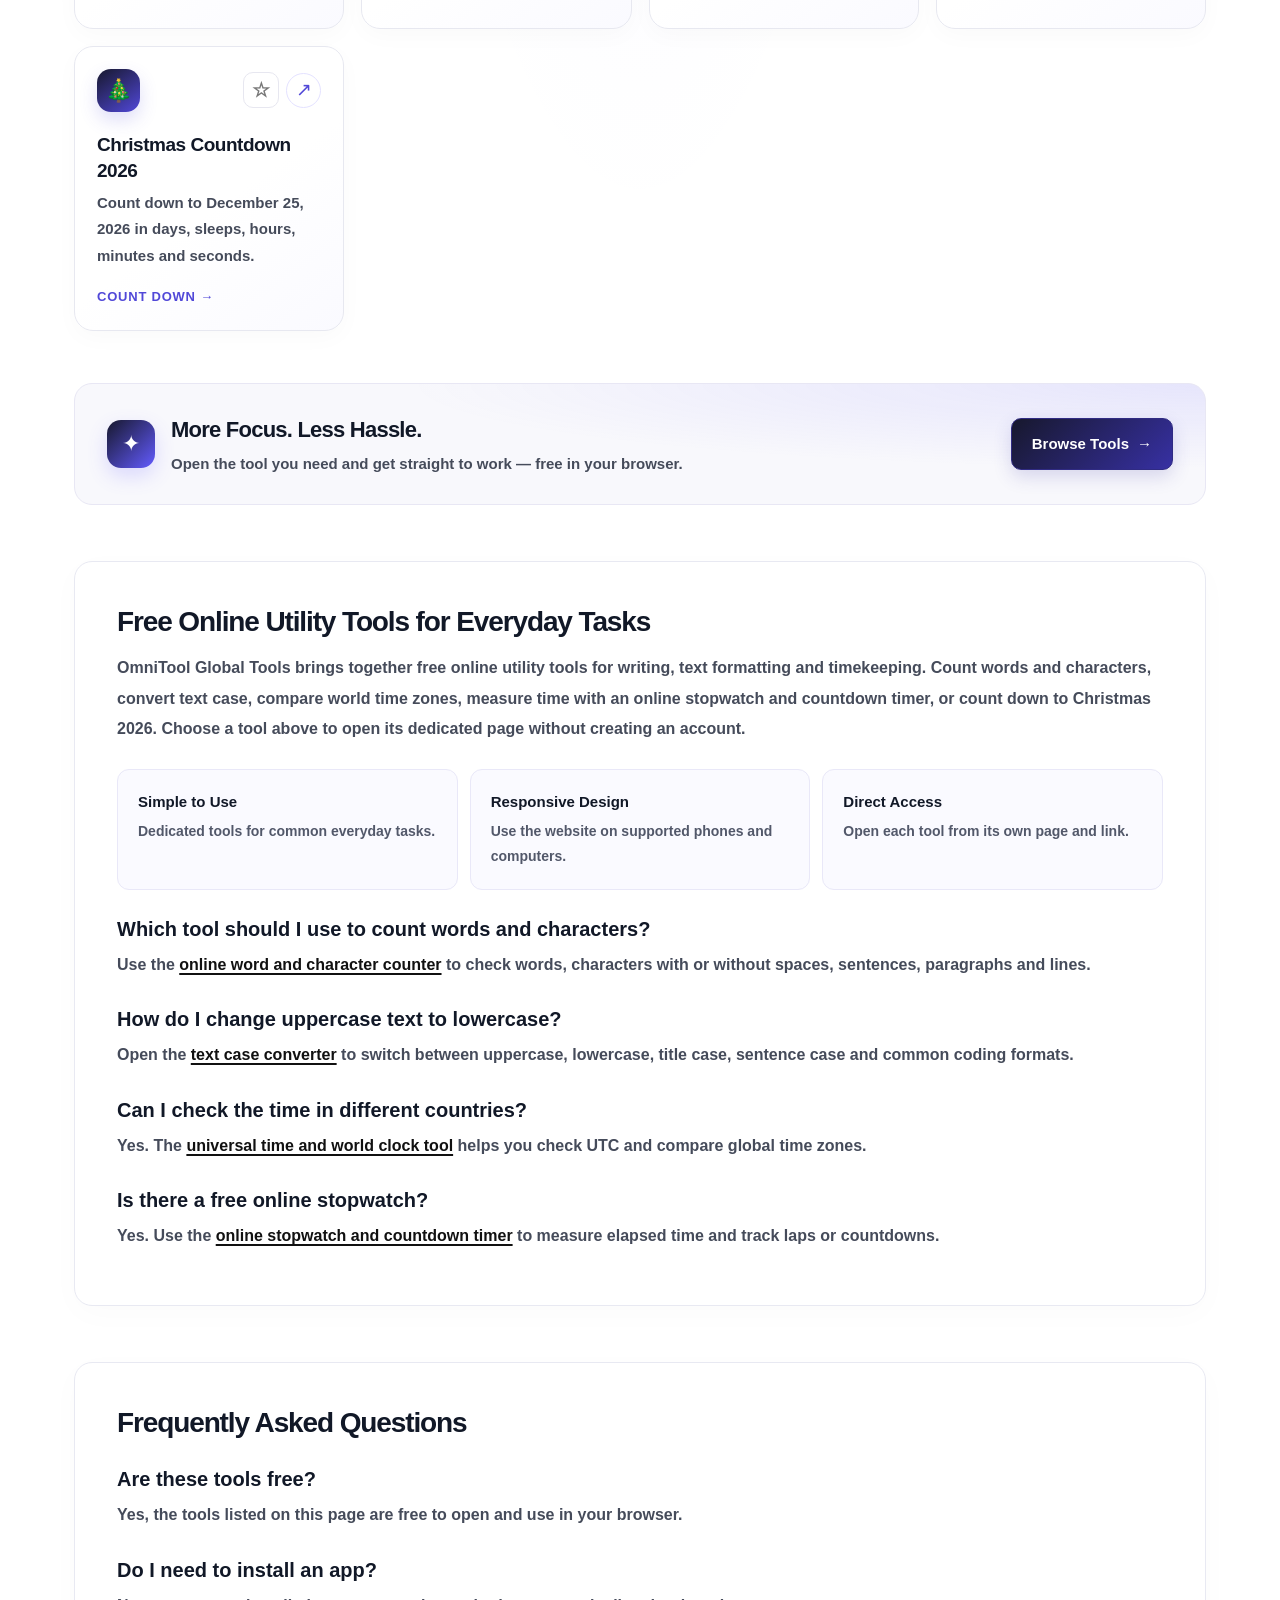
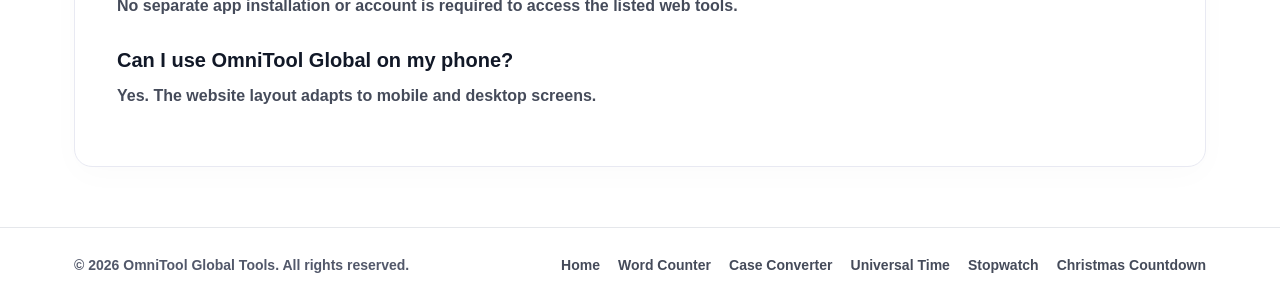
==== commit 6074d6e4: "Add centered Utilivanta Tool brand heading" ====
--- a/index.html
+++ b/index.html
@@ -349,12 +349,16 @@
 @media(max-width:600px){#hub-home-float{right:14px;bottom:16px;min-width:60px;height:60px;padding:0 14px;gap:7px}#hub-home-float .hub-bolt{font-size:25px}#hub-home-float .hub-home-label{font-size:13px}}
 @media(prefers-reduced-motion:reduce){#hub-home-float{transition:none}}
 
+
+  .utilivanta-brand-title{width:100%;box-sizing:border-box;text-align:center;color:#000!important;font-family:Arial,Helvetica,sans-serif;font-size:clamp(30px,4.2vw,44px);font-weight:900;line-height:1.12;letter-spacing:-1.2px;margin:18px auto 16px;padding:0 12px;position:relative;z-index:2}
 </style>
 
 
 
 </head>
 <body>
+  <div class="utilivanta-brand-title" role="heading" aria-level="2">Utilivanta Tool</div>
+
 <a id="hub-home-float" href="/" aria-label="Go to Hub Home" title="Go to Hub Home"><span class="hub-bolt" aria-hidden="true">ϟ</span><span class="hub-home-label">Hub Home</span></a>
 
   <nav class="site-nav" aria-label="Main navigation">
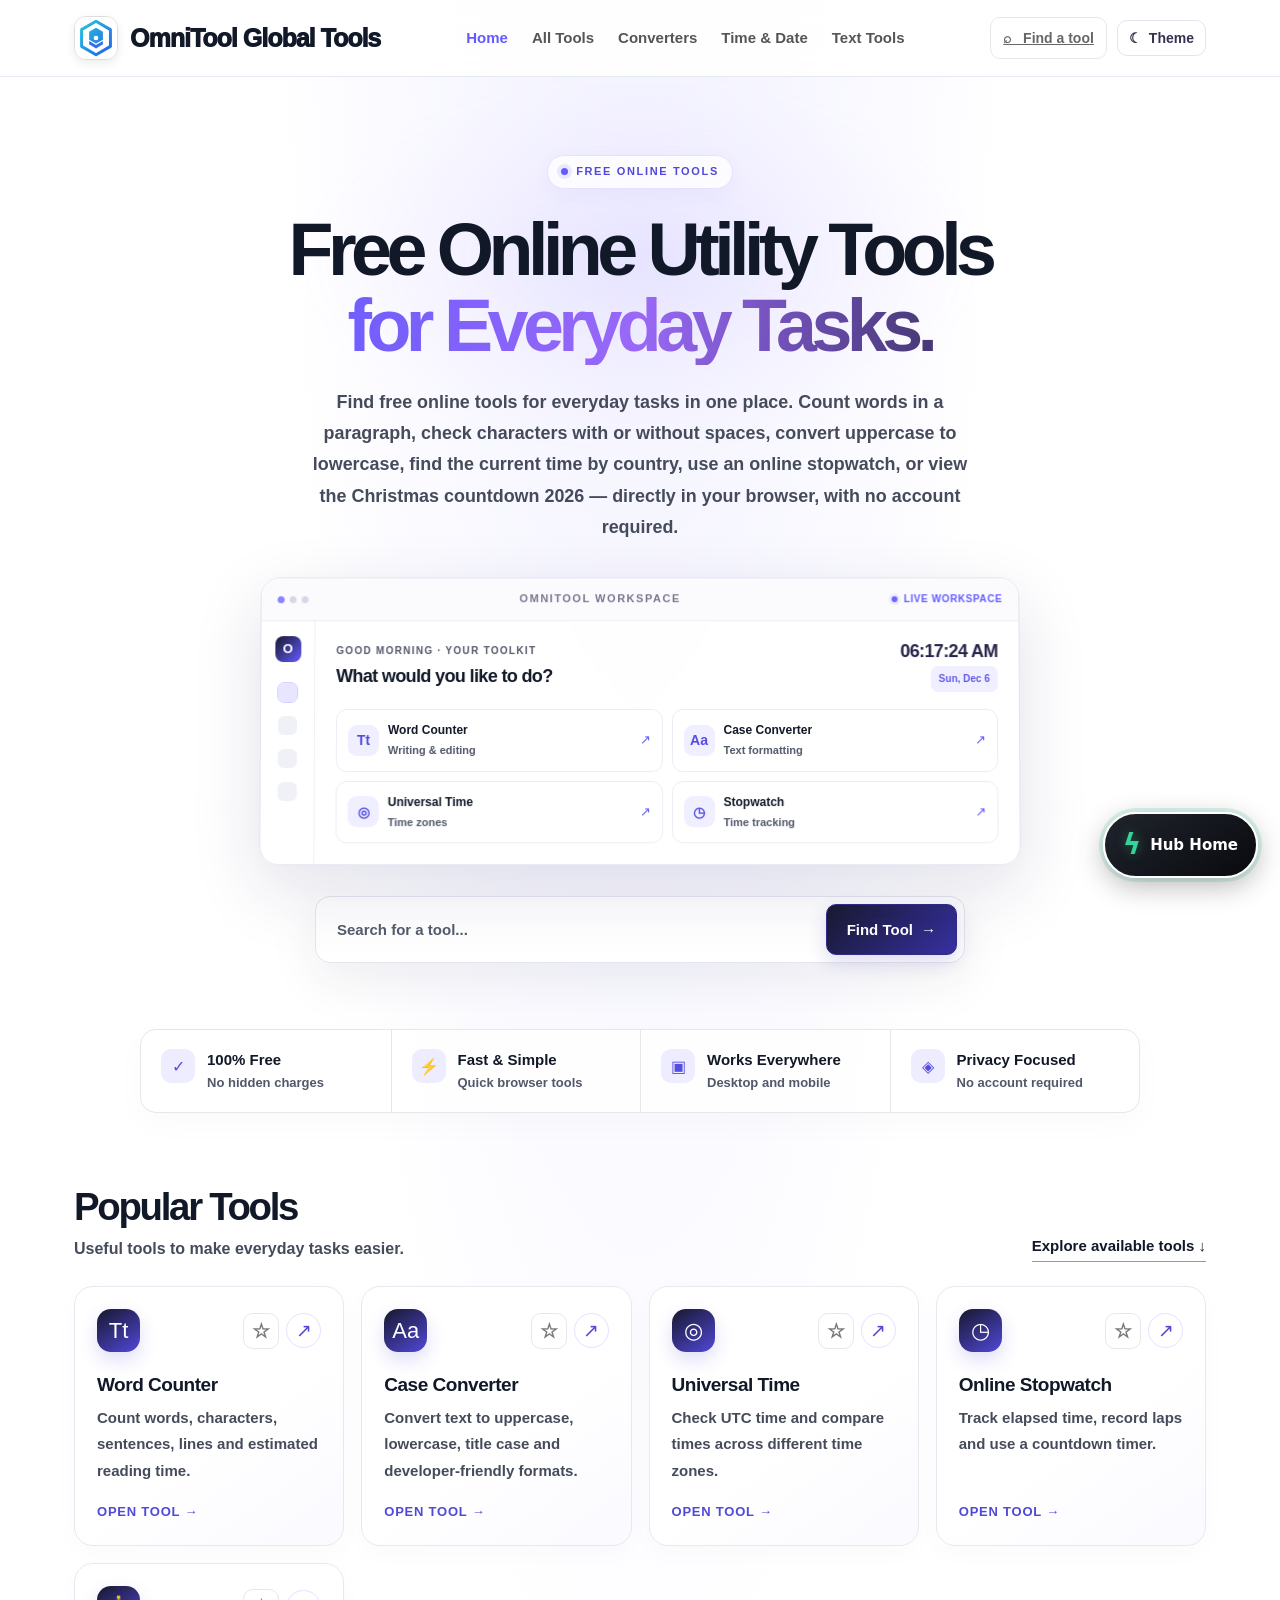
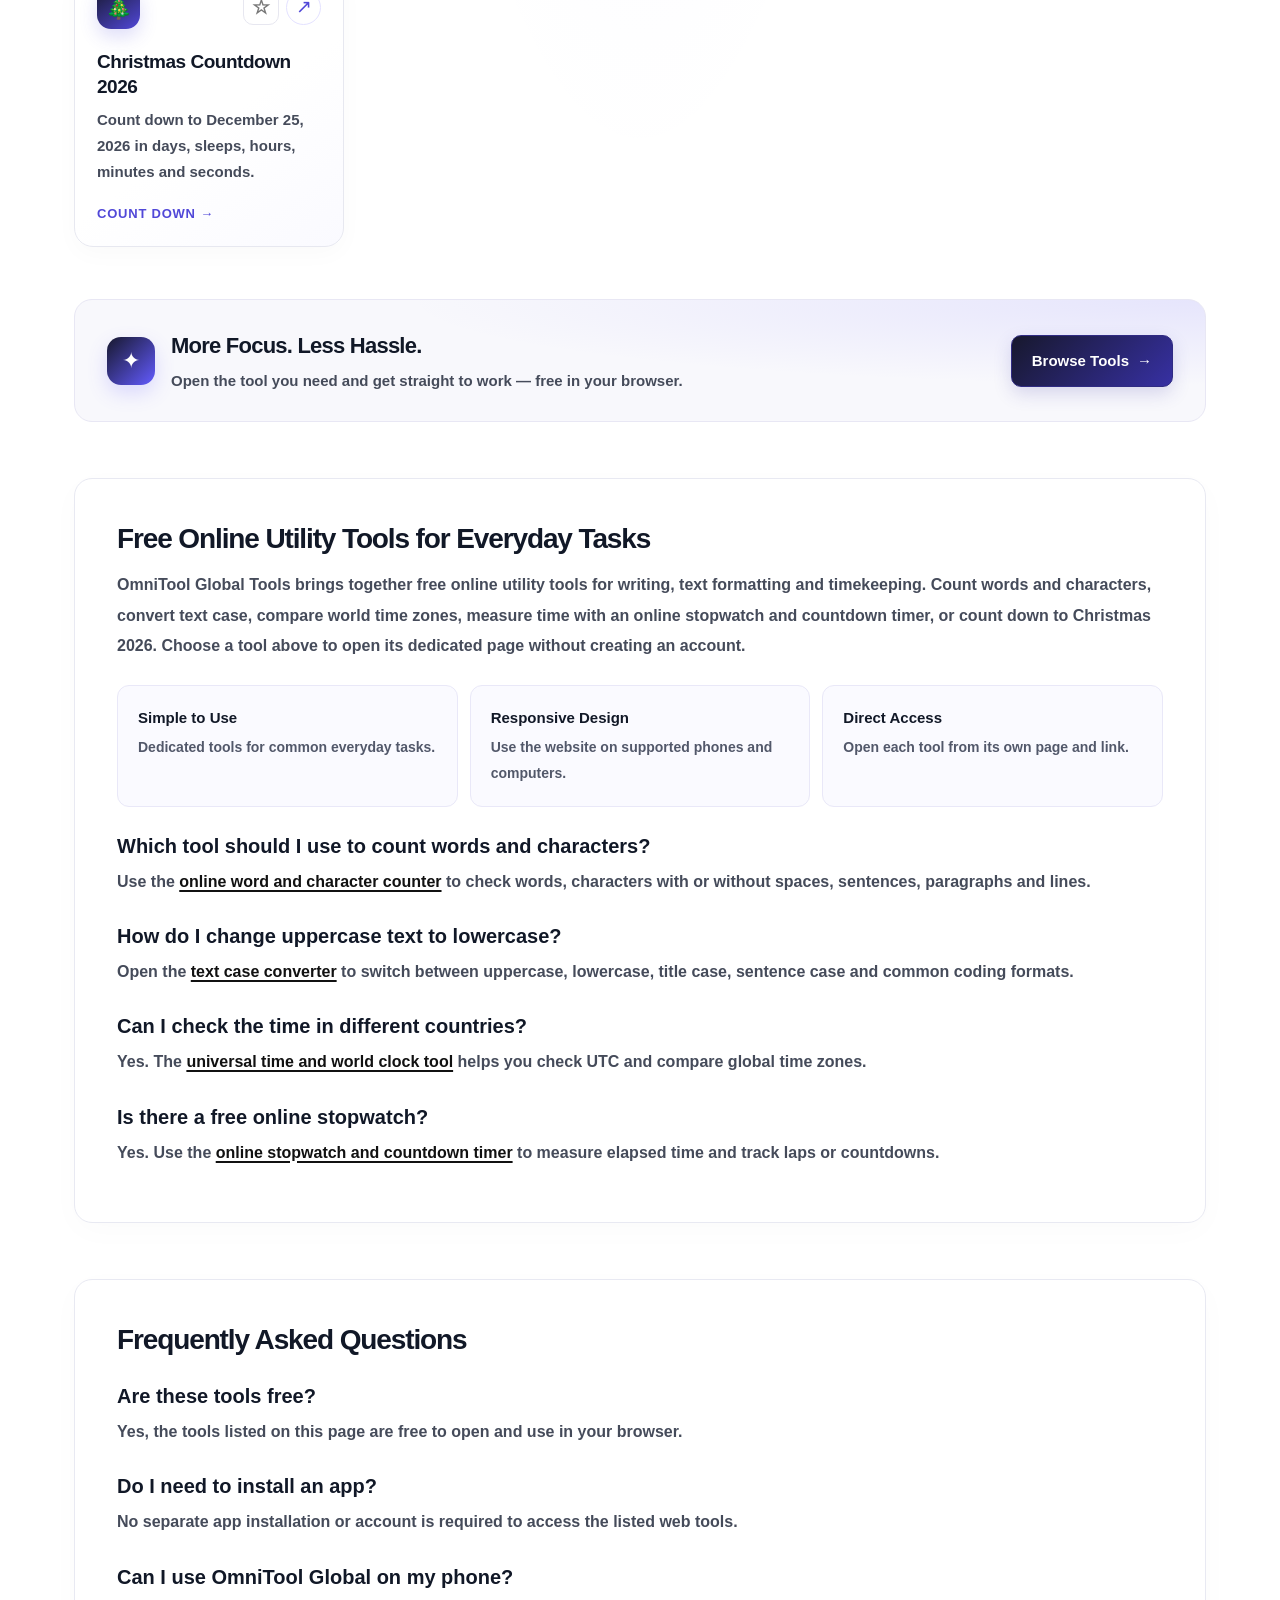
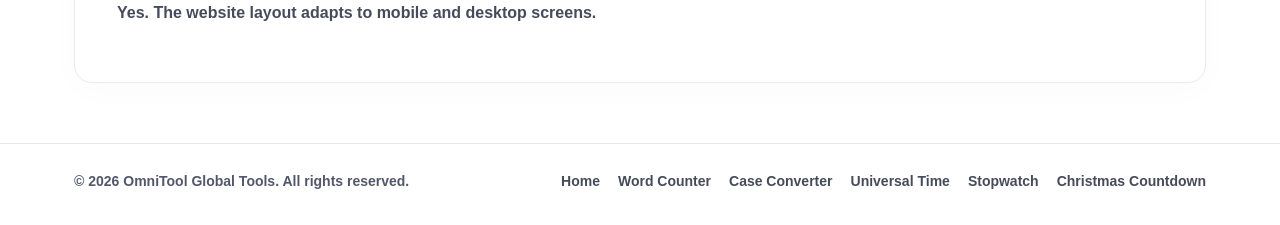
==== commit 6ac3e150: "Remove Utilivanta Tool header from all pages" ====
--- a/index.html
+++ b/index.html
@@ -349,16 +349,12 @@
 @media(max-width:600px){#hub-home-float{right:14px;bottom:16px;min-width:60px;height:60px;padding:0 14px;gap:7px}#hub-home-float .hub-bolt{font-size:25px}#hub-home-float .hub-home-label{font-size:13px}}
 @media(prefers-reduced-motion:reduce){#hub-home-float{transition:none}}
 
-
-  .utilivanta-brand-title{width:100%;box-sizing:border-box;text-align:center;color:#000!important;font-family:Arial,Helvetica,sans-serif;font-size:clamp(30px,4.2vw,44px);font-weight:900;line-height:1.12;letter-spacing:-1.2px;margin:18px auto 16px;padding:0 12px;position:relative;z-index:2}
 </style>
 
 
 
 </head>
 <body>
-  <div class="utilivanta-brand-title" role="heading" aria-level="2">Utilivanta Tool</div>
-
 <a id="hub-home-float" href="/" aria-label="Go to Hub Home" title="Go to Hub Home"><span class="hub-bolt" aria-hidden="true">ϟ</span><span class="hub-home-label">Hub Home</span></a>
 
   <nav class="site-nav" aria-label="Main navigation">
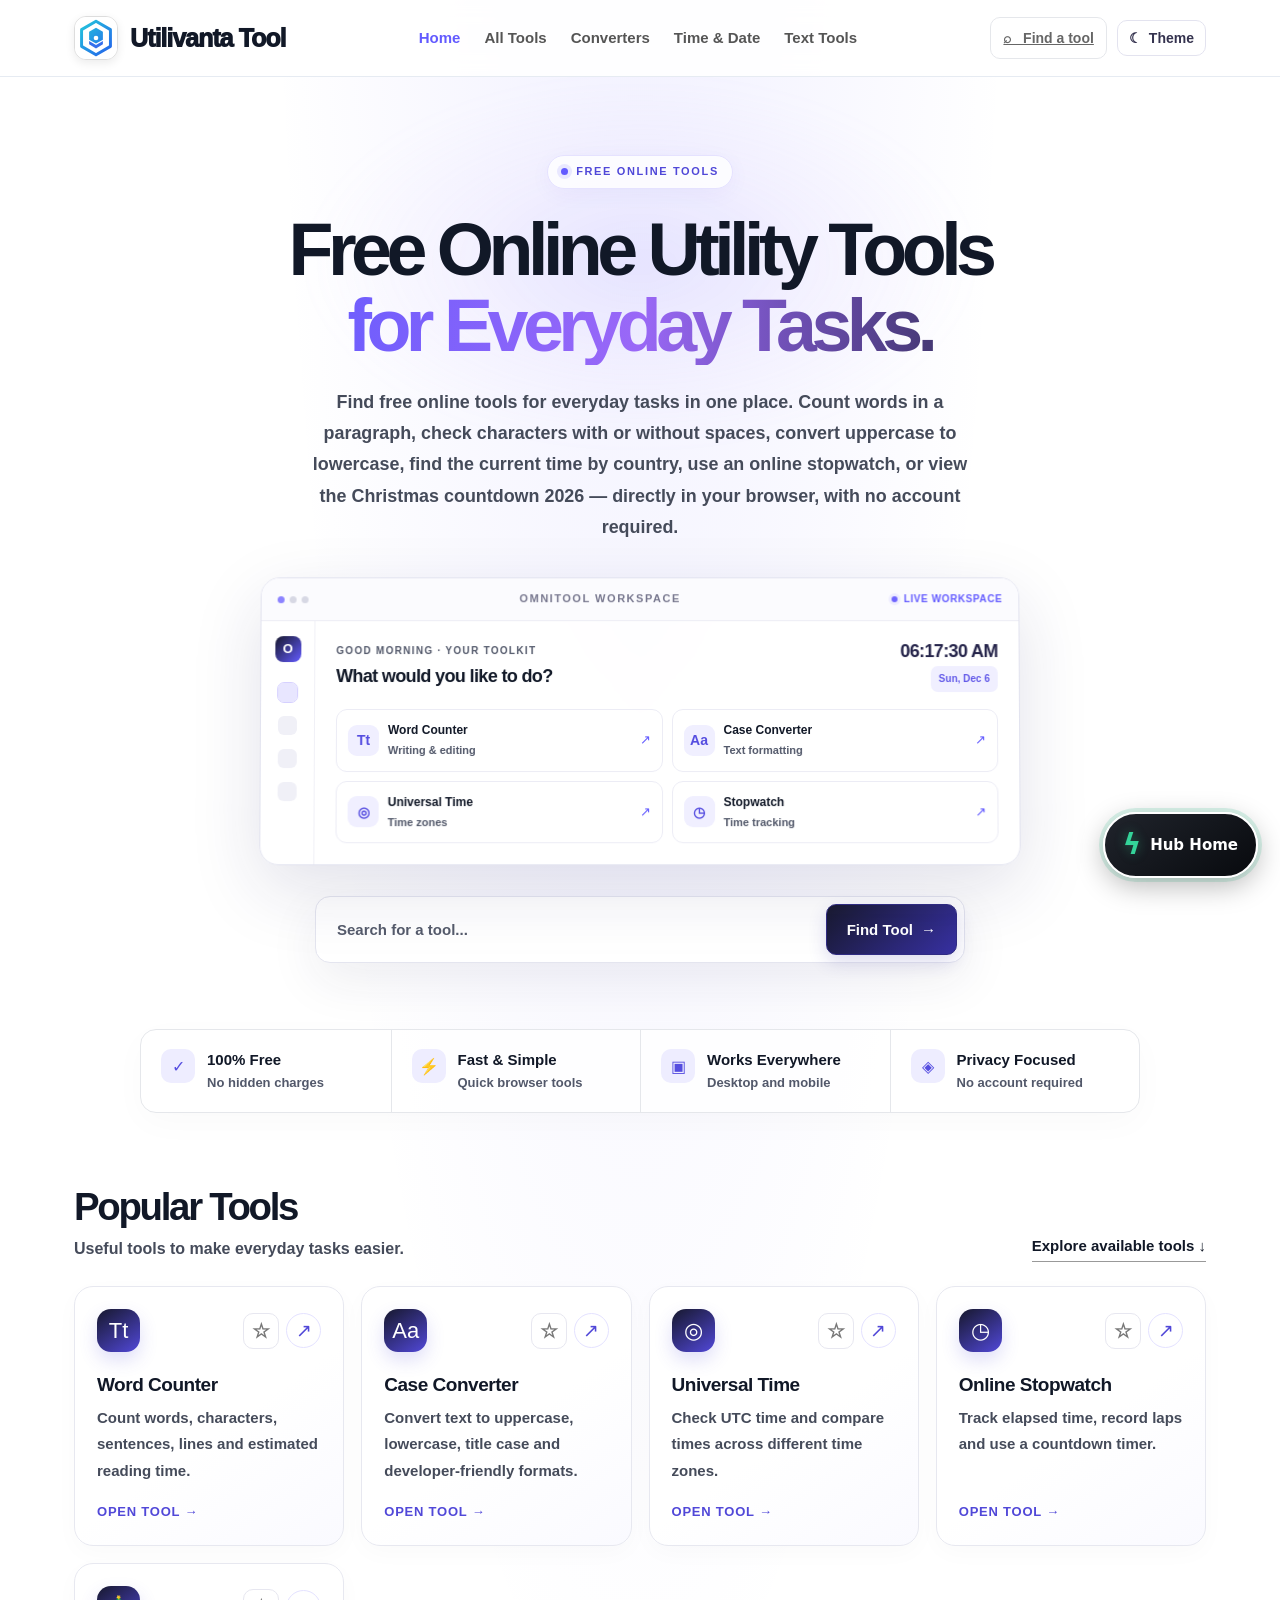
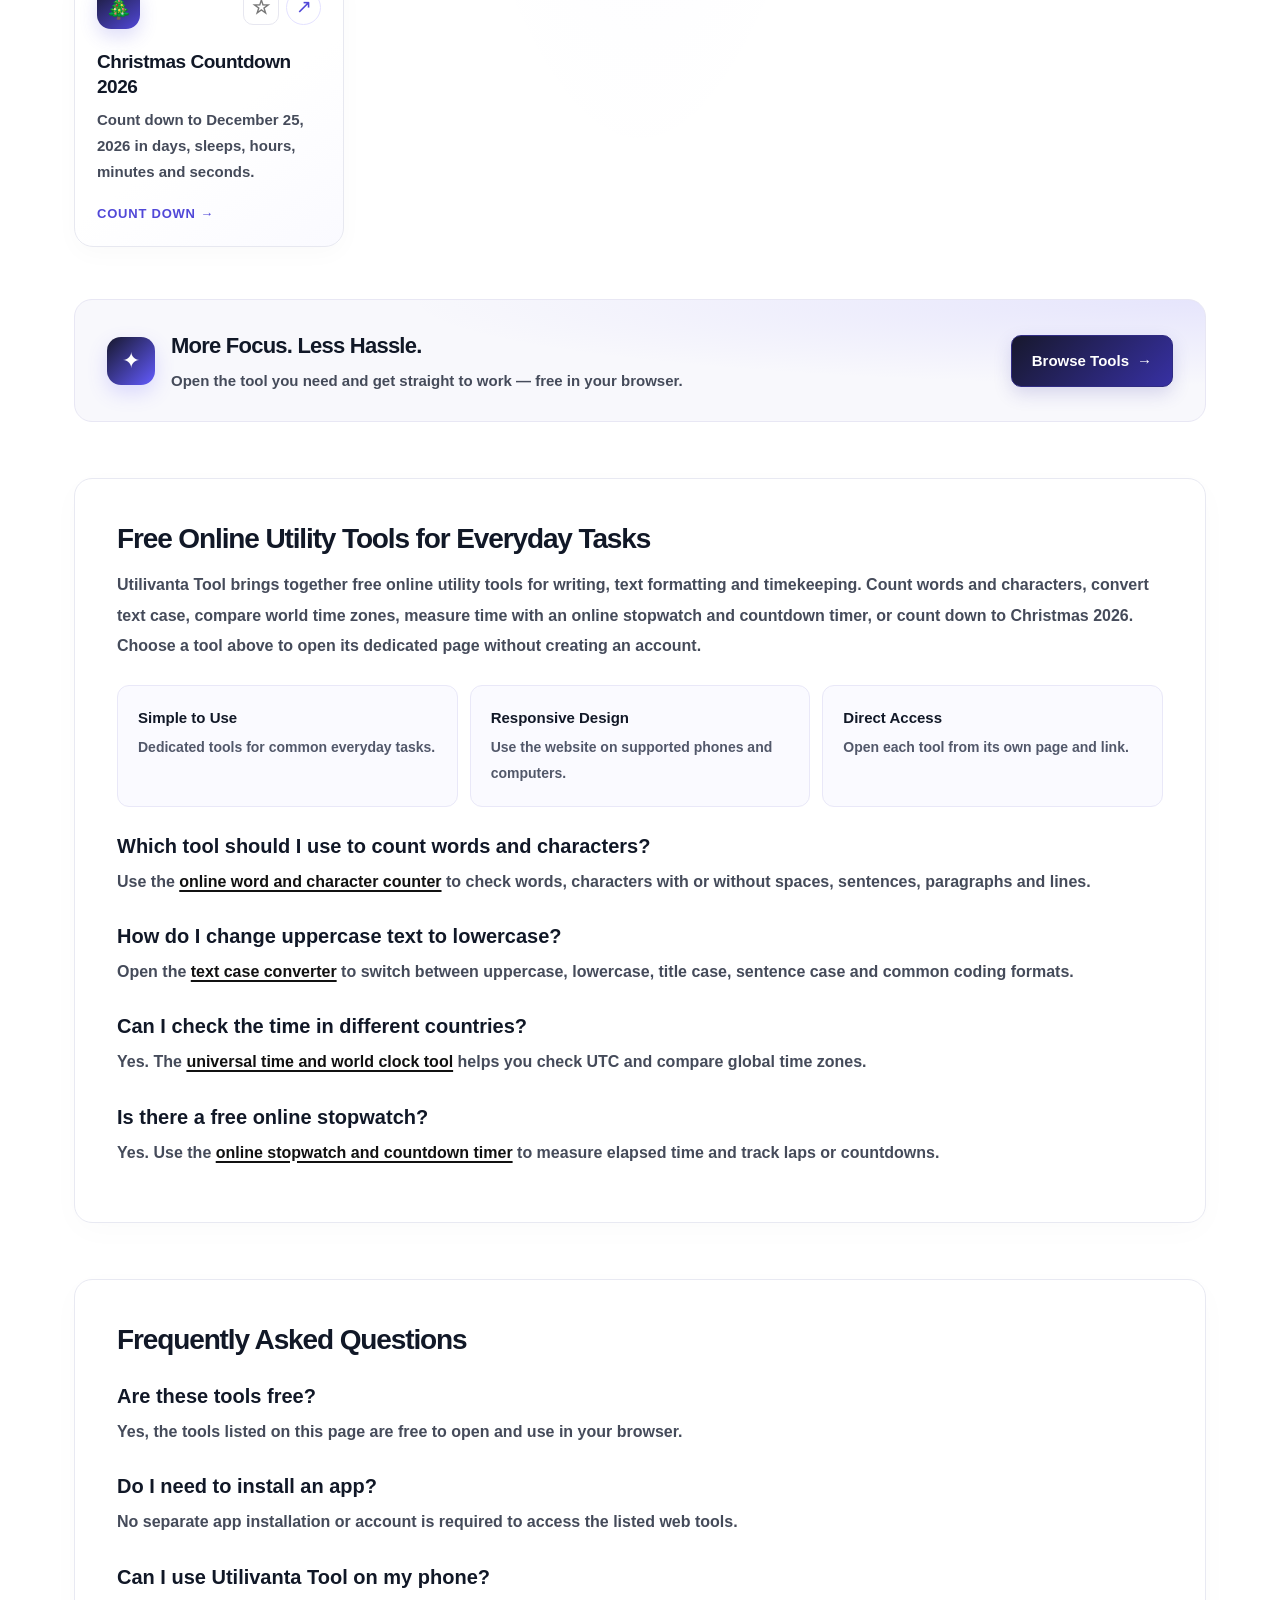
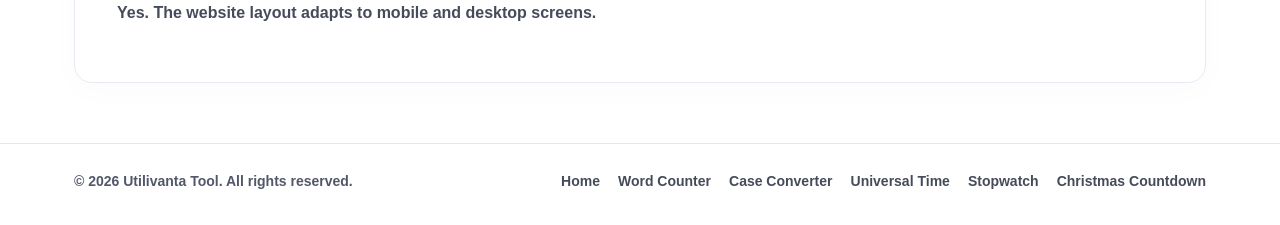
==== commit ade551f7: "Rename visible brand to Utilivanta Tool" ====
--- a/index.html
+++ b/index.html
@@ -9,19 +9,19 @@
   <link rel="icon" type="image/svg+xml" href="omnitool-logo.svg">
   <meta property="og:url" content="https://universal-respiratory.vercel.app/">
   <meta property="og:image" content="https://universal-respiratory.vercel.app/utilivanta-social-preview.svg">
-  <meta property="og:image:alt" content="OmniTool Global free online word counter, text converter, world clock and stopwatch tools">
+  <meta property="og:image:alt" content="Utilivanta Tool free online word counter, text converter, world clock and stopwatch tools">
   <meta http-equiv="Content-Security-Policy" content="default-src 'self'; script-src 'self' 'unsafe-inline'; style-src 'self' 'unsafe-inline'; img-src 'self' data:; media-src 'self';">
-  <title>Free Online Tools: Word Counter & Text Converter | OmniTool Global</title>
+  <title>Free Online Tools: Word Counter & Text Converter | Utilivanta Tool</title>
   <meta name="description" content="Use free online tools to count words and characters, convert text case, check world time, and run a stopwatch. No account required.">
   <meta property="og:type" content="website">
-  <meta property="og:site_name" content="OmniTool Global">
-  <meta property="og:title" content="Free Online Tools: Word Counter & Text Converter | OmniTool Global">
+  <meta property="og:site_name" content="Utilivanta Tool">
+  <meta property="og:title" content="Free Online Tools: Word Counter & Text Converter | Utilivanta Tool">
   <meta property="og:description" content="Count words and characters, convert text case, check world time and use a free online stopwatch.">
   <meta name="twitter:card" content="summary_large_image">
-  <meta name="twitter:title" content="Free Online Tools: Word Counter & Text Converter | OmniTool Global">
+  <meta name="twitter:title" content="Free Online Tools: Word Counter & Text Converter | Utilivanta Tool">
   <meta name="twitter:description" content="Count words and characters, convert text case, check world time and use a free online stopwatch.">
   <script type="application/ld+json">
-  {"@context":"https://schema.org","@type":"WebSite","name":"OmniTool Global","url":"https://universal-respiratory.vercel.app/","description":"Free online utility tools for everyday tasks, including word and character counting, text case conversion, world time zones, and an online stopwatch."}
+  {"@context":"https://schema.org","@type":"WebSite","name":"Utilivanta Tool","url":"https://universal-respiratory.vercel.app/","description":"Free online utility tools for everyday tasks, including word and character counting, text case conversion, world time zones, and an online stopwatch."}
   </script>
   <style>
     :root{color-scheme:light;--ink:#111111;--muted:#626262;--line:#e8e8e8;--soft:#f7f7f7;--black:#111111;--white:#ffffff;--radius:18px}
@@ -359,7 +359,7 @@
 
   <nav class="site-nav" aria-label="Main navigation">
     <div class="nav-inner">
-      <a class="brand" href="/" aria-label="OmniTool Global Tools home"><span class="brand-mark"><img src="omnitool-logo.svg" alt="" width="39" height="39"></span><span>OmniTool Global Tools</span></a>
+      <a class="brand" href="/" aria-label="Utilivanta Tool home"><span class="brand-mark"><img src="omnitool-logo.svg" alt="" width="39" height="39"></span><span>Utilivanta Tool</span></a>
       <div class="nav-links" id="nav-links">
         <a class="active" href="/">Home</a><a href="#popular-tools">All Tools</a><a href="case-converter.html">Converters</a><a href="universal-time.html">Time &amp; Date</a><a href="word-counter.html">Text Tools</a>
       </div>
@@ -414,7 +414,7 @@
     </section>
     <section class="content-section" aria-label="About free online tools">
       <h2>Free Online Utility Tools for Everyday Tasks</h2>
-      <p><strong>OmniTool Global Tools</strong> brings together free online utility tools for writing, text formatting and timekeeping. Count words and characters, convert text case, compare world time zones, measure time with an online stopwatch and countdown timer, or count down to Christmas 2026. Choose a tool above to open its dedicated page without creating an account.</p>
+      <p><strong>Utilivanta Tool</strong> brings together free online utility tools for writing, text formatting and timekeeping. Count words and characters, convert text case, compare world time zones, measure time with an online stopwatch and countdown timer, or count down to Christmas 2026. Choose a tool above to open its dedicated page without creating an account.</p>
       <div class="benefits"><div class="benefit"><strong>Simple to Use</strong><span>Dedicated tools for common everyday tasks.</span></div><div class="benefit"><strong>Responsive Design</strong><span>Use the website on supported phones and computers.</span></div><div class="benefit"><strong>Direct Access</strong><span>Open each tool from its own page and link.</span></div></div>
       <h3>Which tool should I use to count words and characters?</h3>
       <p>Use the <a href="word-counter.html">online word and character counter</a> to check words, characters with or without spaces, sentences, paragraphs and lines.</p>
@@ -429,10 +429,10 @@
       <h2 id="faq-title">Frequently Asked Questions</h2>
       <h3>Are these tools free?</h3><p>Yes, the tools listed on this page are free to open and use in your browser.</p>
       <h3>Do I need to install an app?</h3><p>No separate app installation or account is required to access the listed web tools.</p>
-      <h3>Can I use OmniTool Global on my phone?</h3><p>Yes. The website layout adapts to mobile and desktop screens.</p>
+      <h3>Can I use Utilivanta Tool on my phone?</h3><p>Yes. The website layout adapts to mobile and desktop screens.</p>
     </section>
   </main>
-  <footer><div class="footer-inner"><span>© 2026 OmniTool Global Tools. All rights reserved.</span><nav class="footer-links" aria-label="Footer navigation"><a href="/">Home</a><a href="word-counter.html">Word Counter</a><a href="case-converter.html">Case Converter</a><a href="universal-time.html">Universal Time</a><a href="stopwatch.html">Stopwatch</a><a href="christmas-countdown-2026.html">Christmas Countdown</a></nav></div></footer>
+  <footer><div class="footer-inner"><span>© 2026 Utilivanta Tool. All rights reserved.</span><nav class="footer-links" aria-label="Footer navigation"><a href="/">Home</a><a href="word-counter.html">Word Counter</a><a href="case-converter.html">Case Converter</a><a href="universal-time.html">Universal Time</a><a href="stopwatch.html">Stopwatch</a><a href="christmas-countdown-2026.html">Christmas Countdown</a></nav></div></footer>
   <script>
     (function(){
       var form=document.getElementById('tool-search');
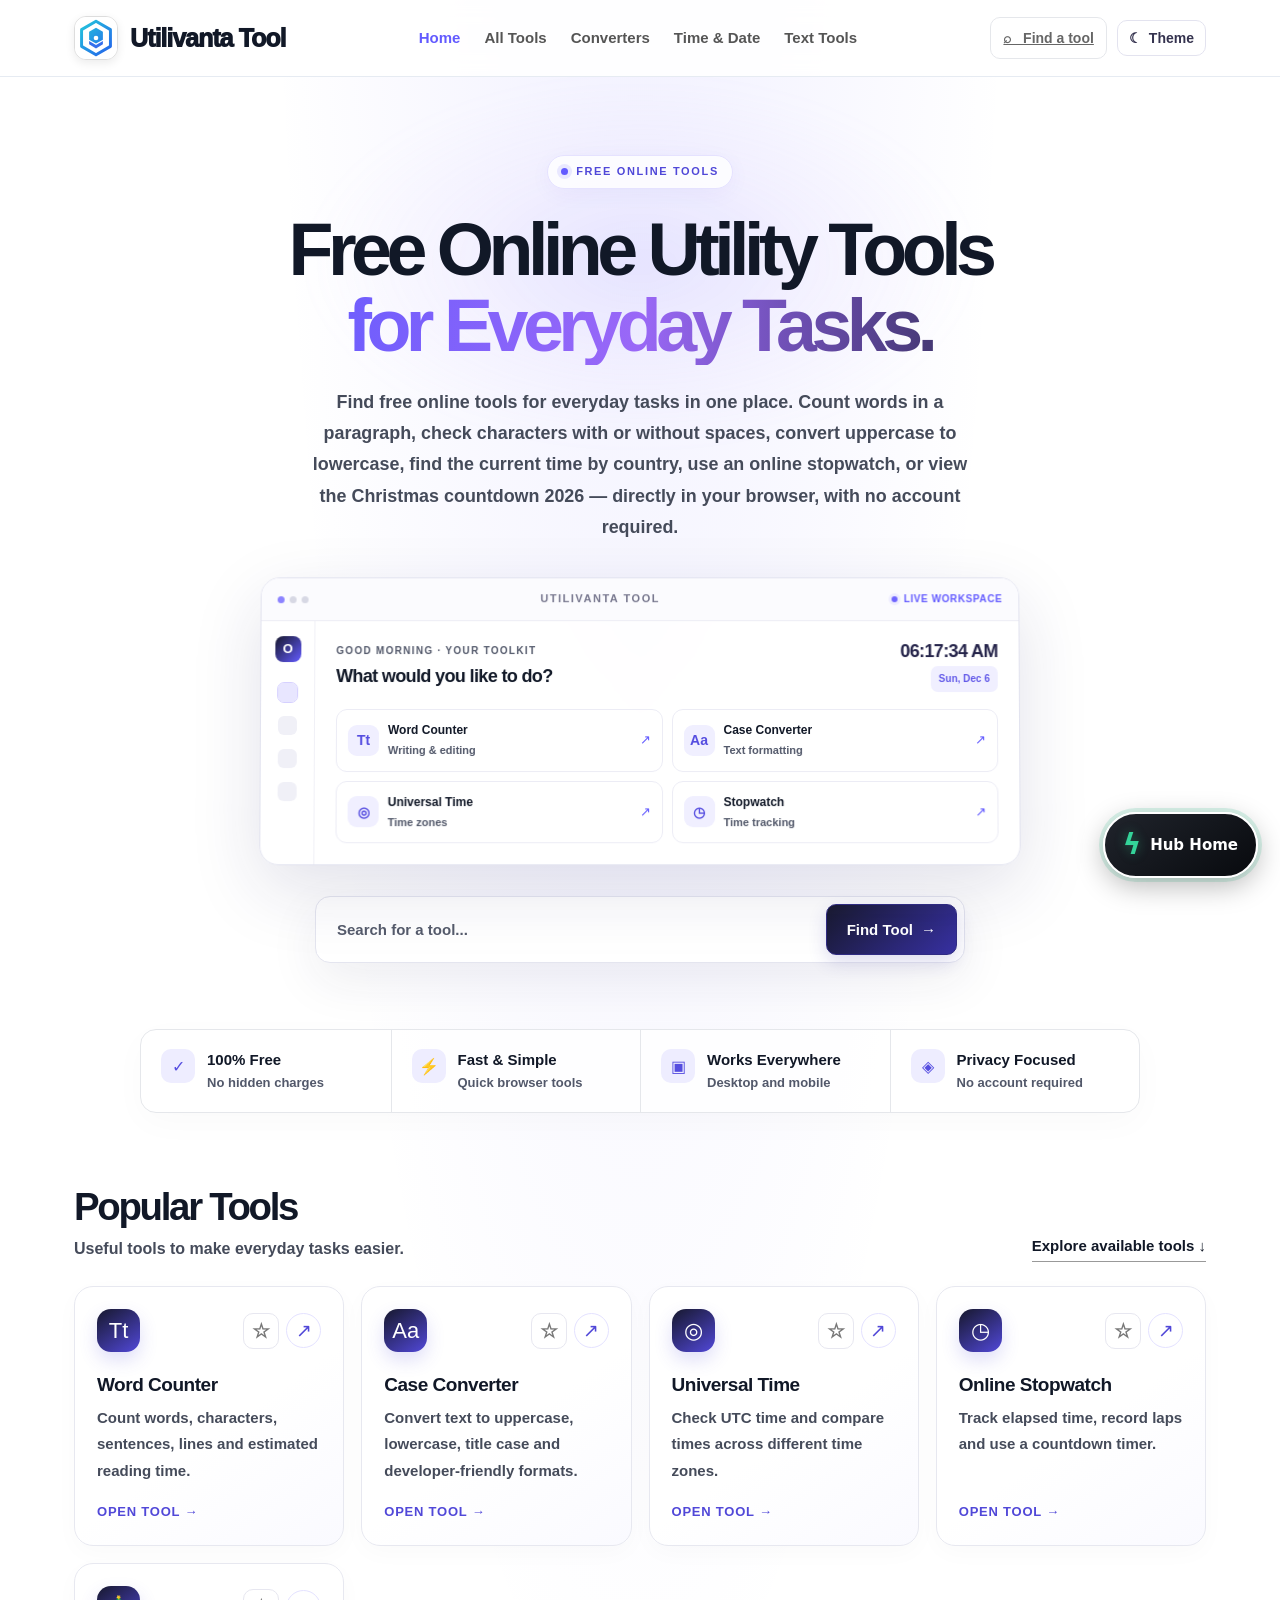
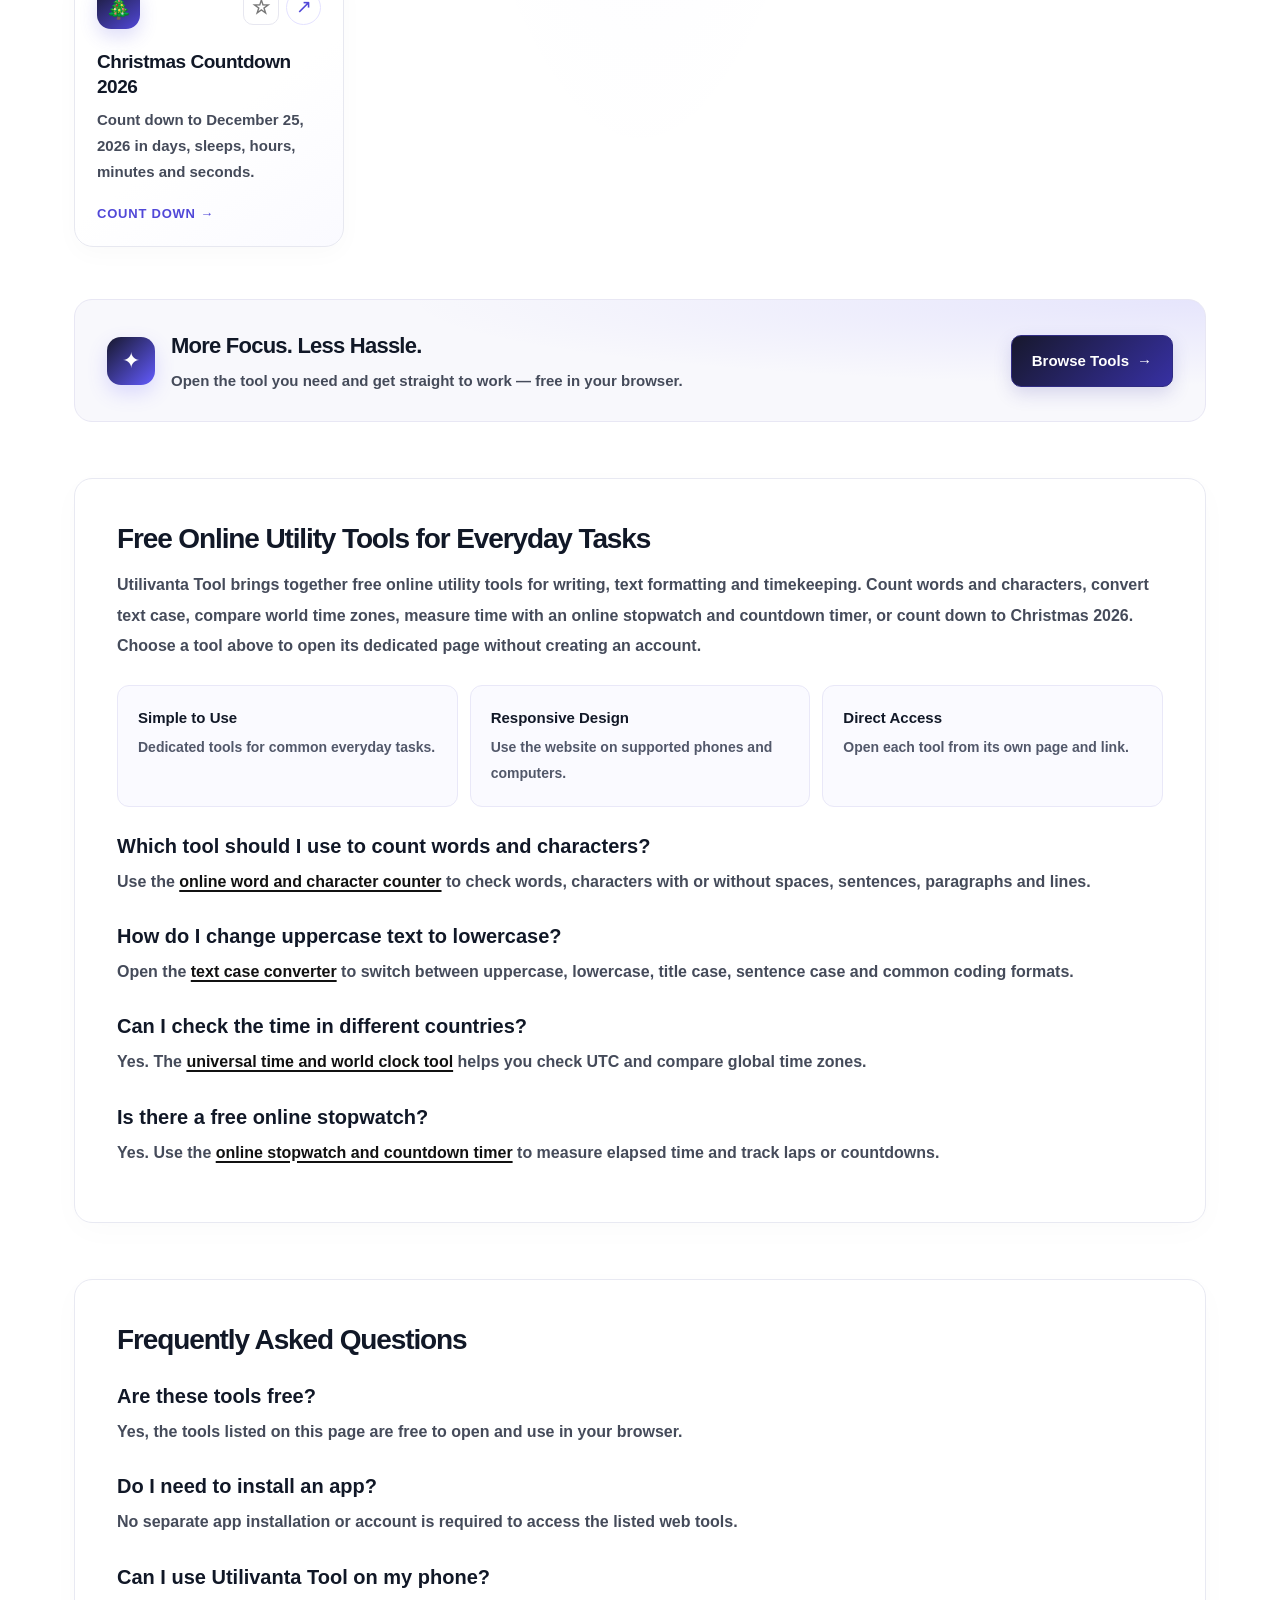
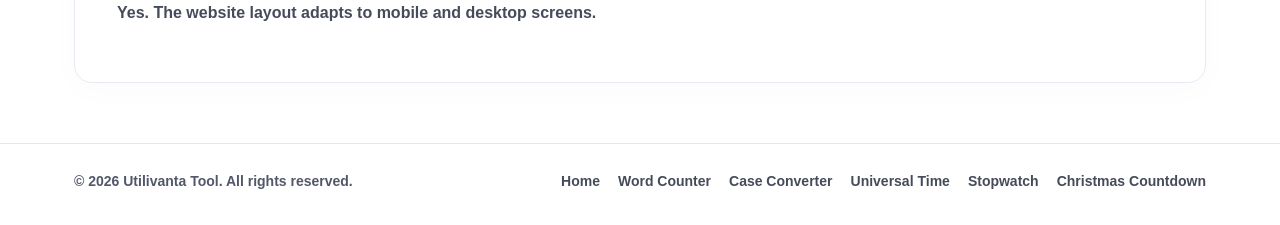
==== commit 6d63f1db: "Rename home preview workspace label to Utilivanta Tool" ====
--- a/index.html
+++ b/index.html
@@ -372,7 +372,7 @@
       <h1 id="hero-title">Free Online Utility Tools <span class="hero-emphasis">for Everyday Tasks.</span></h1>
       <p class="hero-copy">Find free online tools for everyday tasks in one place. Count words in a paragraph, check characters with or without spaces, convert uppercase to lowercase, find the current time by country, use an online stopwatch, or view the Christmas countdown 2026 — directly in your browser, with no account required.</p>
       <div class="hero-preview" aria-label="Workspace preview">
-        <div class="preview-top"><span class="preview-dots"><i></i><i></i><i></i></span><span class="preview-label">OMNITOOL WORKSPACE</span><span class="preview-status"><b></b> LIVE WORKSPACE</span></div>
+        <div class="preview-top"><span class="preview-dots"><i></i><i></i><i></i></span><span class="preview-label">UTILIVANTA TOOL</span><span class="preview-status"><b></b> LIVE WORKSPACE</span></div>
         <div class="preview-body"><div class="preview-side"><span class="preview-logo">O</span><span class="preview-side-line active"></span><span class="preview-side-line"></span><span class="preview-side-line"></span><span class="preview-side-line"></span></div><div class="preview-main"><div class="preview-welcome"><div><small id="preview-greeting">YOUR DAILY TOOLKIT</small><strong>What would you like to do?</strong></div><div class="preview-live-meta"><span class="preview-clock" id="preview-clock" aria-label="Your local time">--:--:--</span><span class="preview-date" id="preview-date">LOCAL TIME</span></div></div><div class="preview-mini-grid"><a class="preview-mini" href="word-counter.html"><span>Tt</span><div><b>Word Counter</b><small>Writing &amp; editing</small></div><em>↗</em></a><a class="preview-mini" href="case-converter.html"><span>Aa</span><div><b>Case Converter</b><small>Text formatting</small></div><em>↗</em></a><a class="preview-mini" href="universal-time.html"><span>◎</span><div><b>Universal Time</b><small>Time zones</small></div><em>↗</em></a><a class="preview-mini" href="stopwatch.html"><span>◷</span><div><b>Stopwatch</b><small>Time tracking</small></div><em>↗</em></a></div></div></div>
       </div>
       <form class="search-form" id="tool-search" role="search">
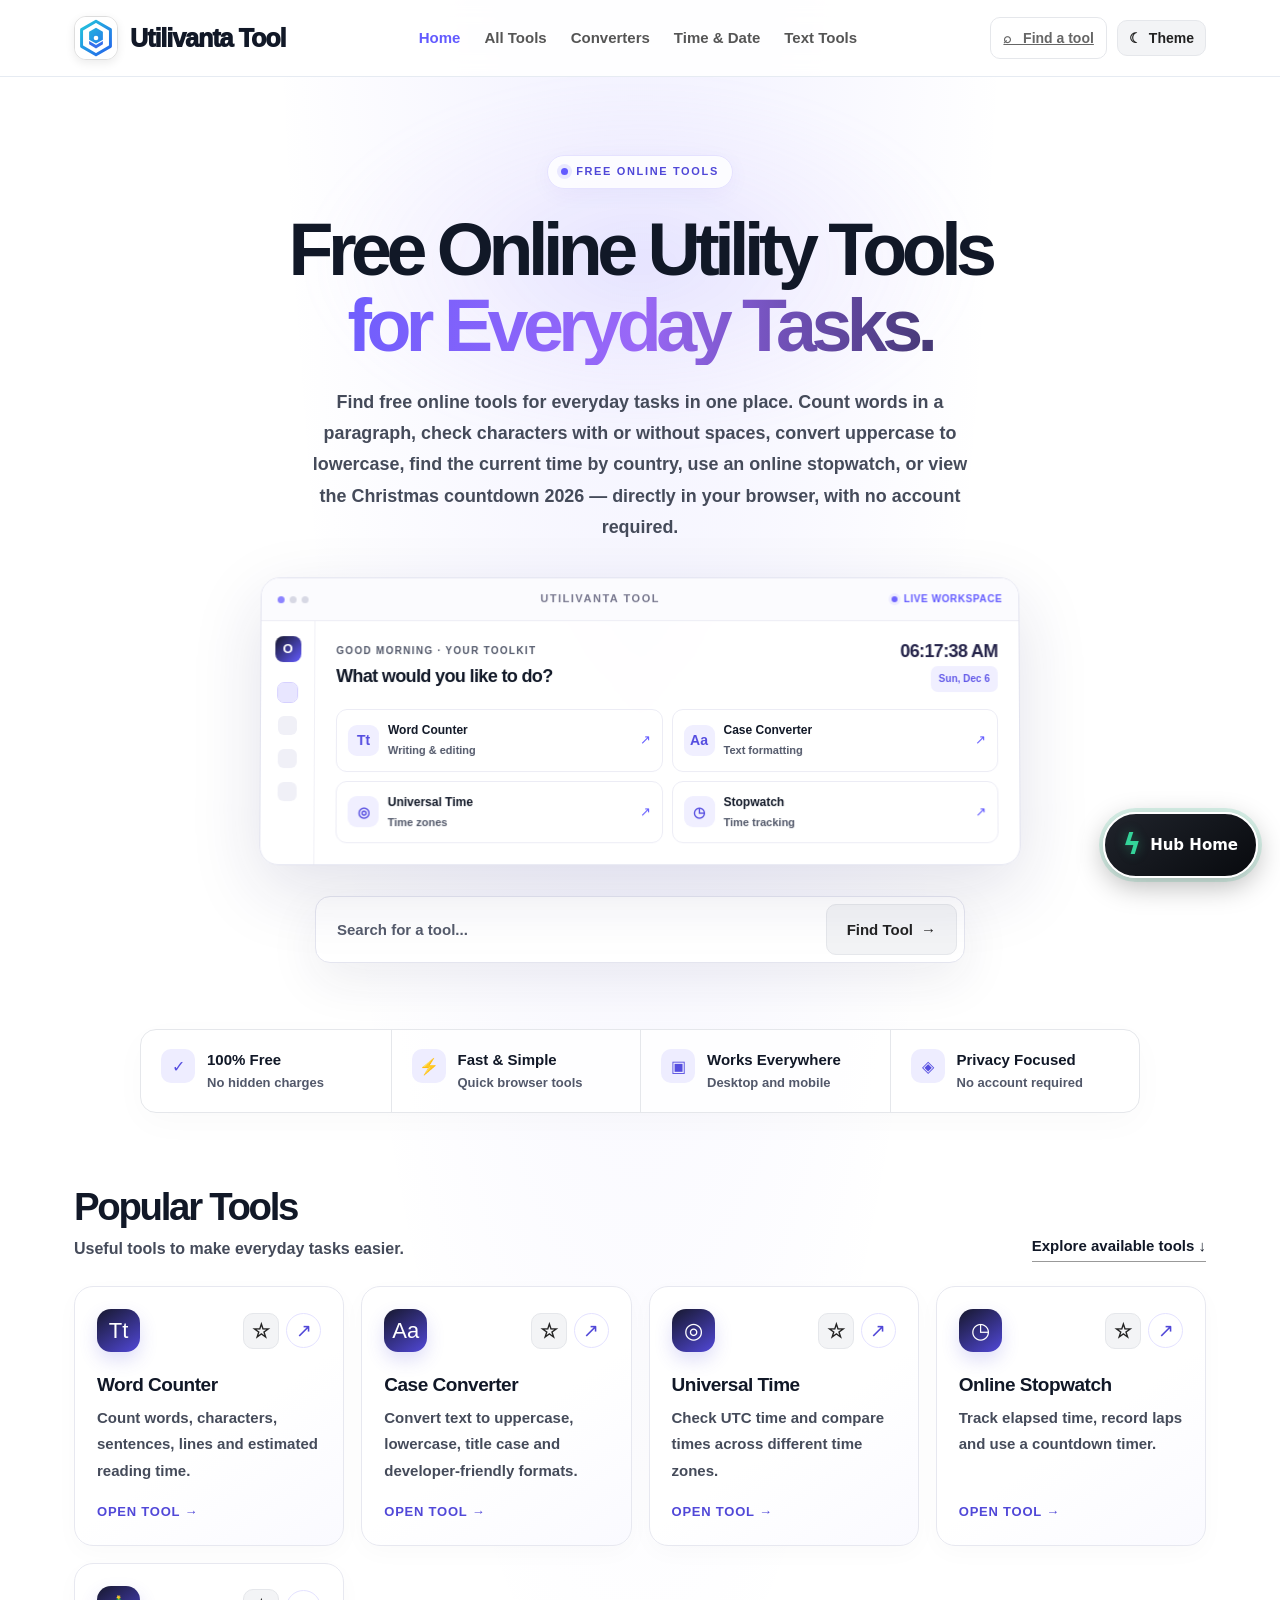
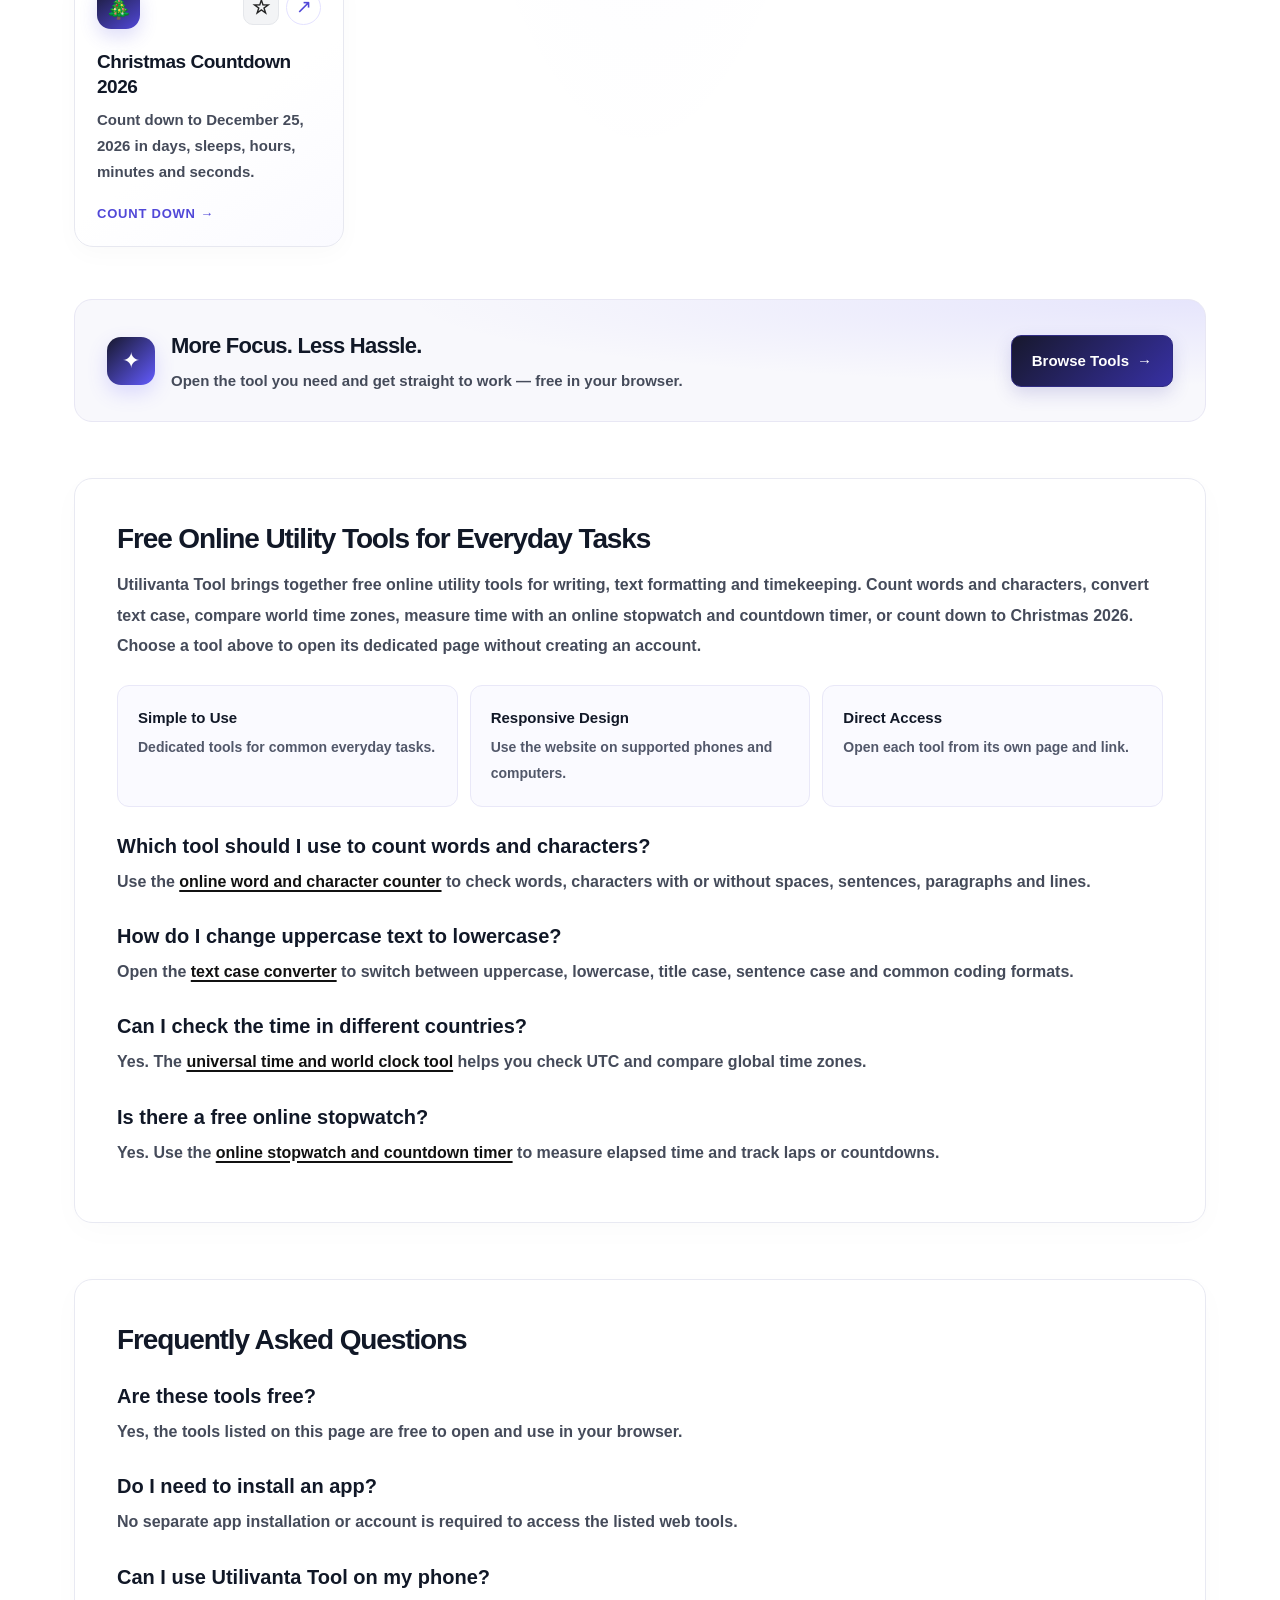
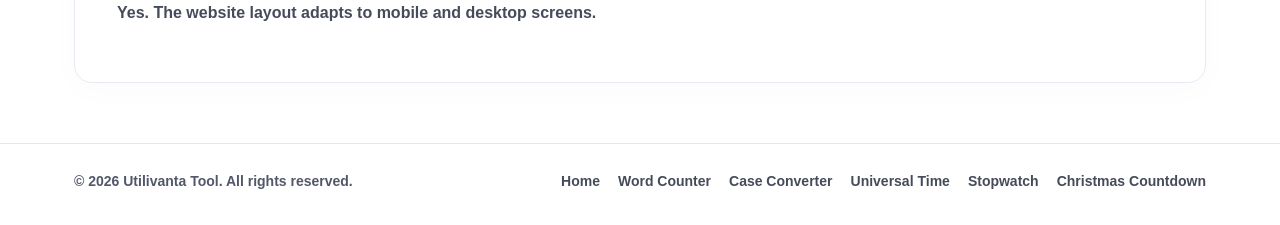
==== commit 52c53e8a: "Fix single-click black button state across pages" ====
--- a/index.html
+++ b/index.html
@@ -517,5 +517,47 @@
       links.addEventListener('click',function(e){if(e.target.tagName==='A'){links.classList.remove('open');menu.setAttribute('aria-expanded','false');}});
     })();
   </script>
+
+<style id="utilivanta-single-click-button-style">
+/* Consistent button feedback: controls start neutral; only the most recently clicked button is black. */
+html body button:not(.click-black),
+html body input[type="button"]:not(.click-black),
+html body input[type="submit"]:not(.click-black),
+html body input[type="reset"]:not(.click-black),
+html body [role="button"]:not(.click-black) {
+  background: #f3f4f6 !important;
+  color: #222 !important;
+  border-color: #e5e7eb !important;
+  box-shadow: none !important;
+}
+html body button.click-black,
+html body input[type="button"].click-black,
+html body input[type="submit"].click-black,
+html body input[type="reset"].click-black,
+html body [role="button"].click-black {
+  background: #000 !important;
+  color: #fff !important;
+  border-color: #000 !important;
+  box-shadow: 0 3px 10px rgba(0,0,0,.12) !important;
+}
+html body button.click-black *,
+html body [role="button"].click-black * { color: inherit !important; }
+</style>
+<script id="utilivanta-single-click-button-script">
+(function () {
+  if (document.documentElement.dataset.singleClickButtonStyle === 'ready') return;
+  document.documentElement.dataset.singleClickButtonStyle = 'ready';
+  var selector = 'button, input[type="button"], input[type="submit"], input[type="reset"], [role="button"]';
+  document.addEventListener('click', function (event) {
+    var button = event.target && event.target.closest ? event.target.closest(selector) : null;
+    if (!button || button.disabled || button.getAttribute('aria-disabled') === 'true') return;
+    document.querySelectorAll(selector + '.click-black').forEach(function (oldButton) {
+      oldButton.classList.remove('click-black');
+    });
+    button.classList.add('click-black');
+  }, true);
+})();
+</script>
+
 </body>
-</html>+</html>
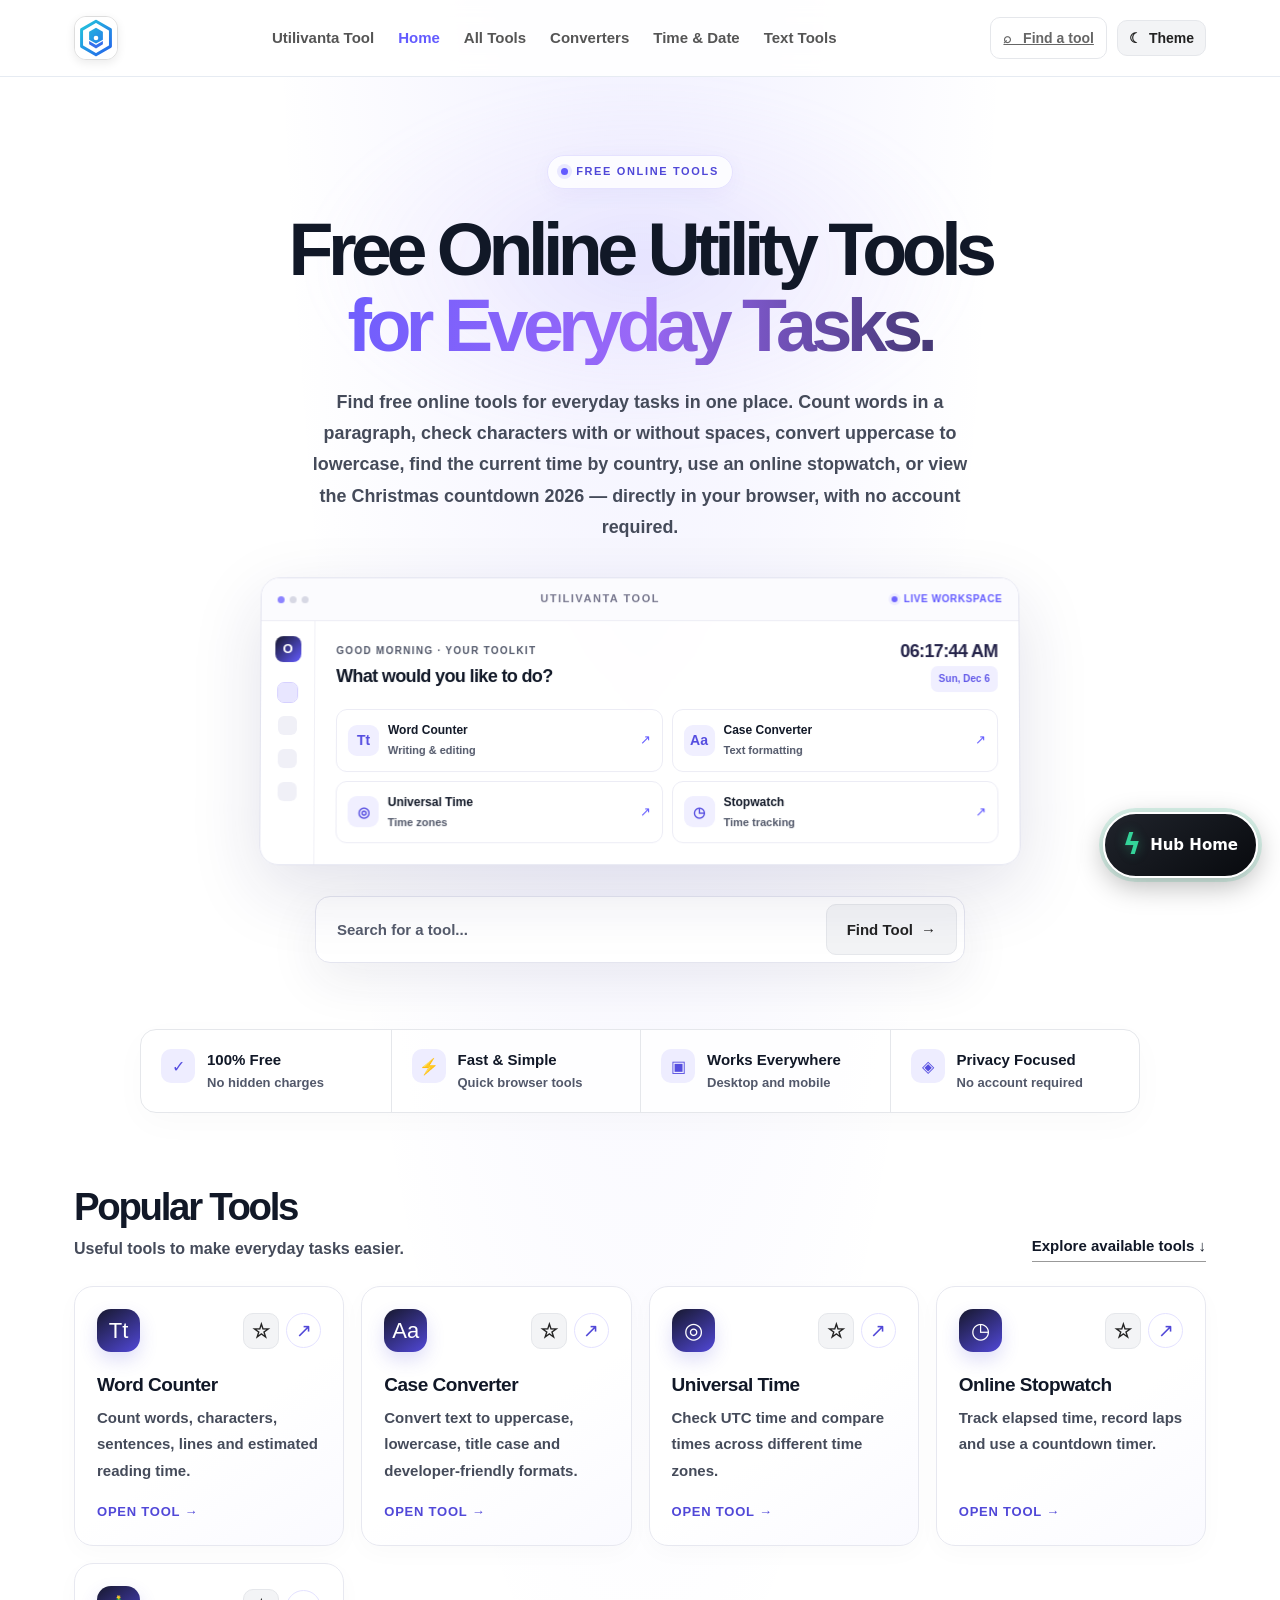
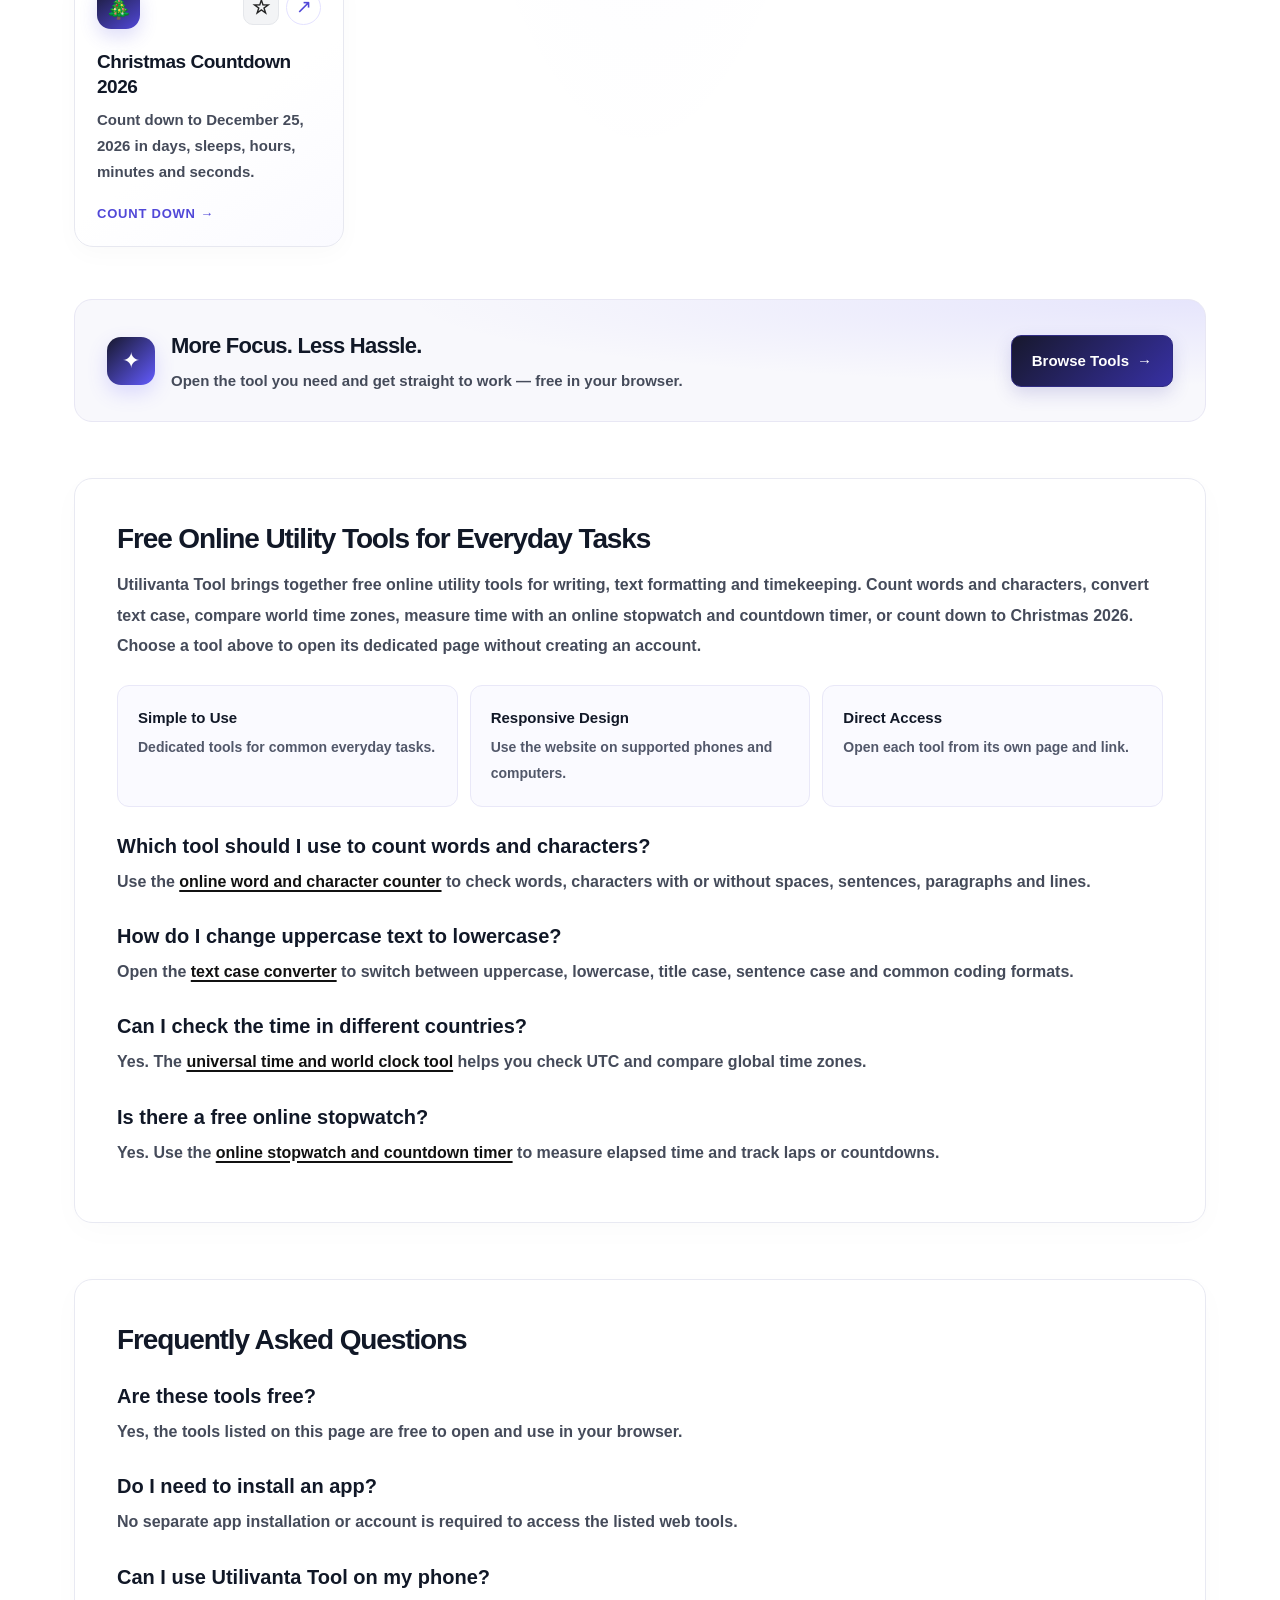
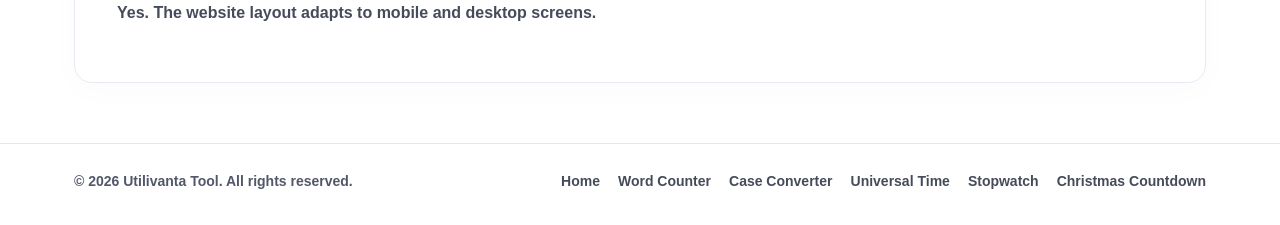
==== commit 240ea337: "Move Utilivanta Tool label into navigation menu" ====
--- a/index.html
+++ b/index.html
@@ -359,9 +359,9 @@
 
   <nav class="site-nav" aria-label="Main navigation">
     <div class="nav-inner">
-      <a class="brand" href="/" aria-label="Utilivanta Tool home"><span class="brand-mark"><img src="omnitool-logo.svg" alt="" width="39" height="39"></span><span>Utilivanta Tool</span></a>
+      <a class="brand" href="/" aria-label="Utilivanta Tool home"><span class="brand-mark"><img src="omnitool-logo.svg" alt="" width="39" height="39"></span></a>
       <div class="nav-links" id="nav-links">
-        <a class="active" href="/">Home</a><a href="#popular-tools">All Tools</a><a href="case-converter.html">Converters</a><a href="universal-time.html">Time &amp; Date</a><a href="word-counter.html">Text Tools</a>
+        <a href="/" aria-label="Utilivanta Tool home">Utilivanta Tool</a><a class="active" href="/">Home</a><a href="#popular-tools">All Tools</a><a href="case-converter.html">Converters</a><a href="universal-time.html">Time &amp; Date</a><a href="word-counter.html">Text Tools</a>
       </div>
       <div class="nav-right"><a class="nav-search" href="#tool-search">⌕ &nbsp; Find a tool</a><button class="theme-toggle" id="theme-toggle" type="button" aria-label="Switch to dark mode" title="Switch theme">☾ <span>Theme</span></button><button class="menu-btn" id="menu-btn" aria-expanded="false" aria-controls="nav-links">Menu ☰</button></div>
     </div>
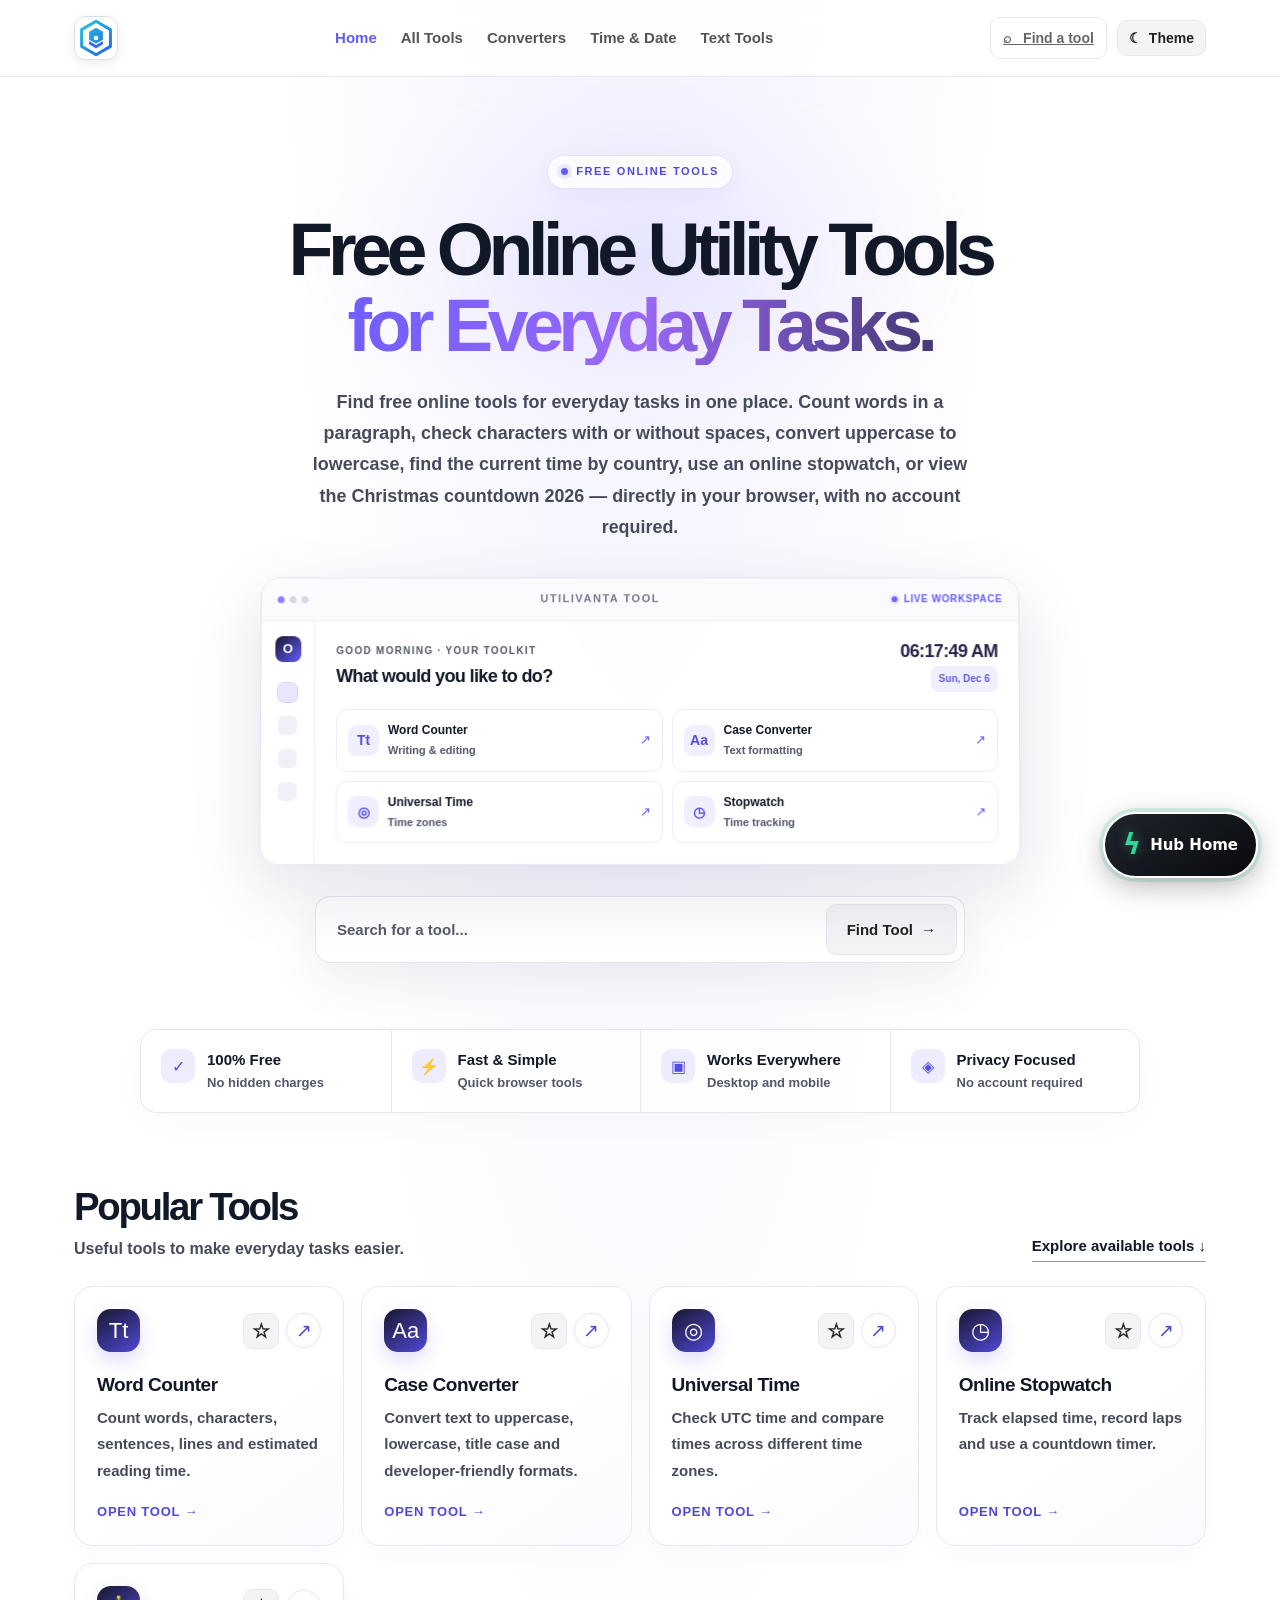
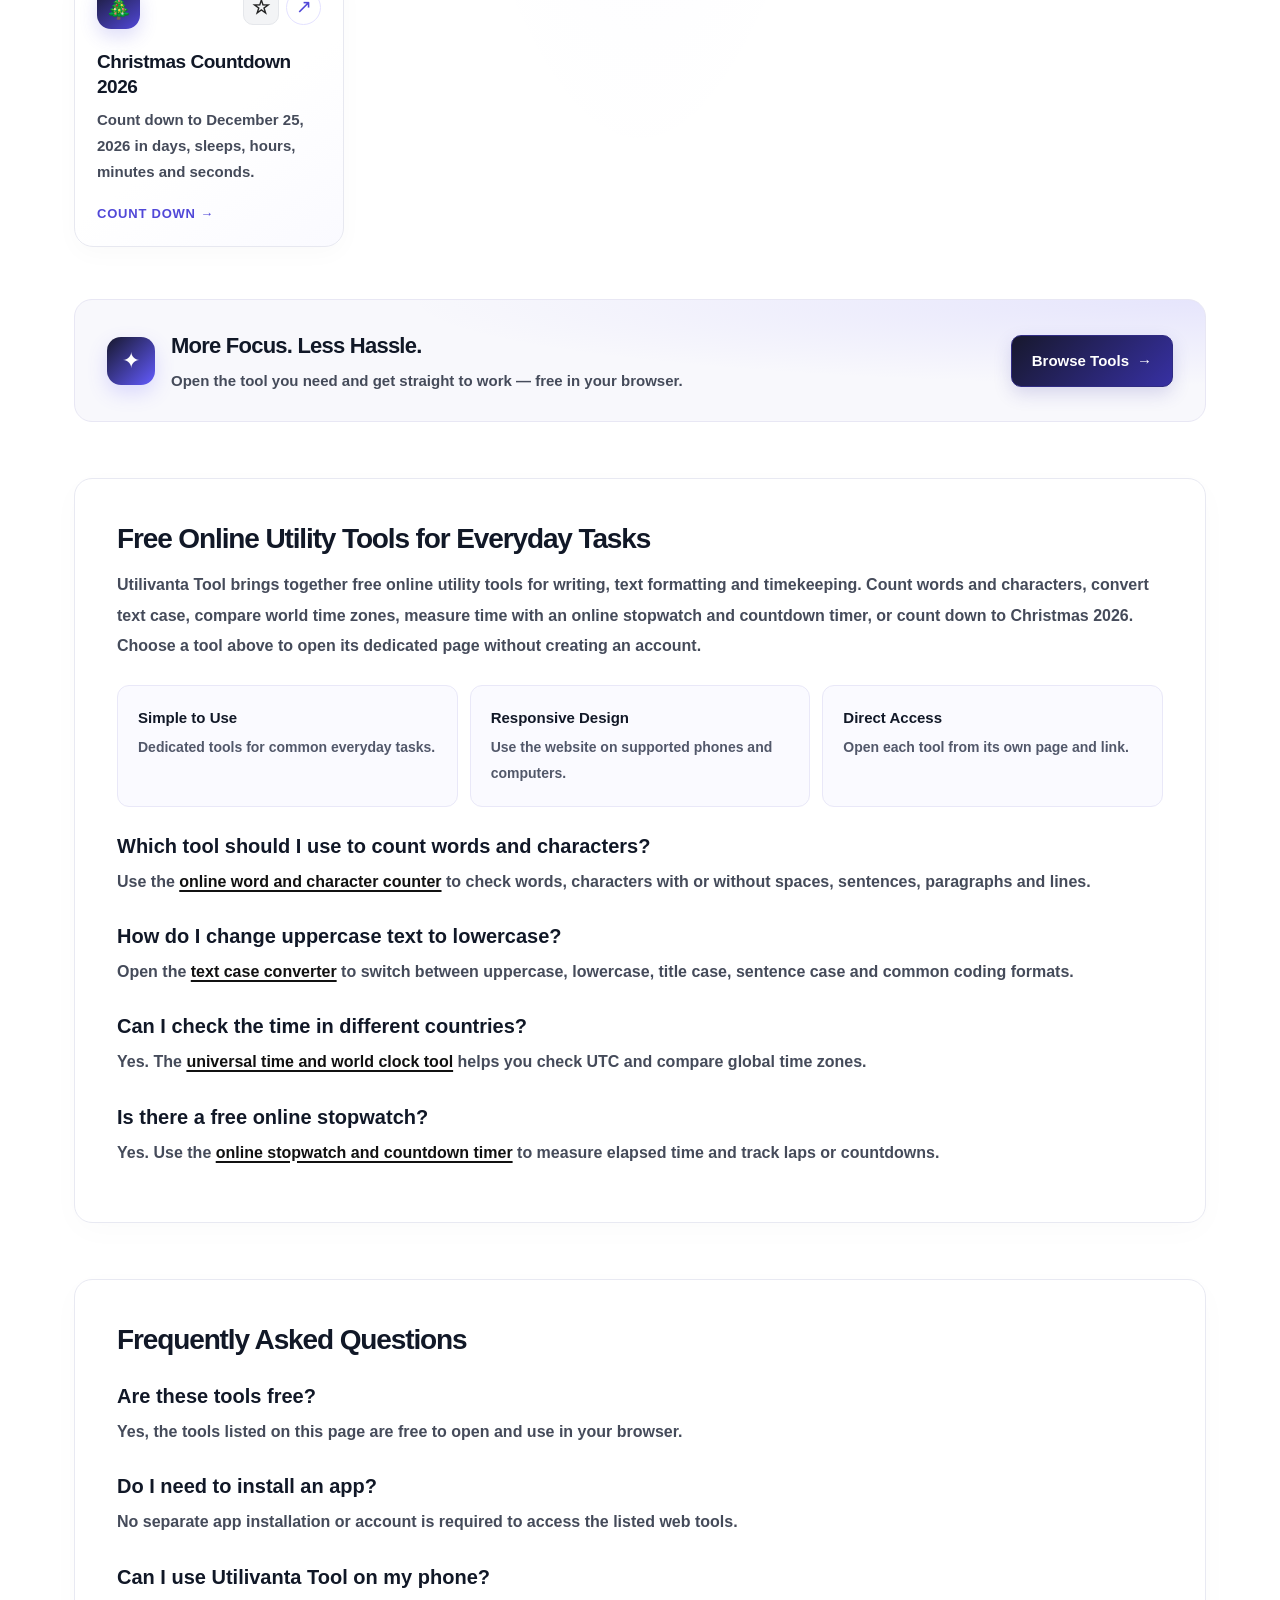
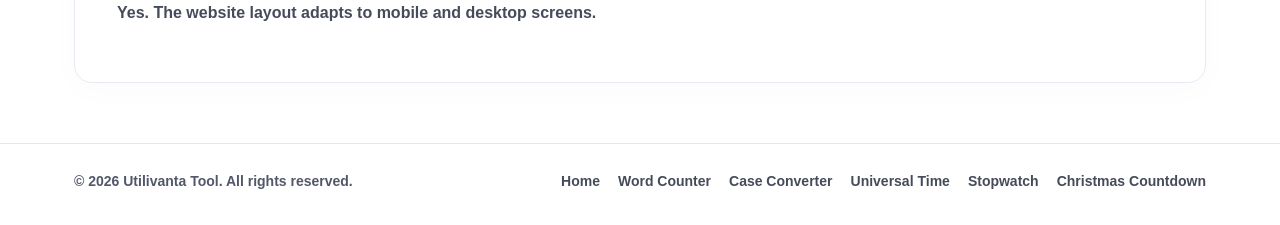
==== commit a831187b: "Show Utilivanta Tool title only inside hamburger menu on mobile" ====
--- a/index.html
+++ b/index.html
@@ -36,6 +36,7 @@
     .brand-mark img{width:100%;height:100%;object-fit:contain;filter:none}
     .nav-links{display:flex;align-items:center;gap:24px}
     .nav-links a{text-decoration:none;color:#555;font-size:13px;font-weight:650}
+    .nav-links .menu-brand-link{display:none}
     .nav-links a:hover,.nav-links a.active{color:#111}
     .nav-right{display:flex;align-items:center;gap:10px}
     .nav-search{display:flex;align-items:center;gap:8px;border:1px solid var(--line);border-radius:10px;padding:9px 12px;color:#666;font-size:13px}
@@ -112,7 +113,7 @@
     .preview-mini b{display:block;font-size:10px;white-space:nowrap}.preview-mini small{display:block;font-size:9px;color:#818198;margin-top:2px}.preview-mini em{font-style:normal;color:#635bff;margin-left:auto;font-size:13px}
     @media(max-width:680px){.hero-preview{margin-top:27px;border-radius:15px}.preview-top{padding:0 11px}.preview-label{font-size:8px}.preview-body{min-height:0}.preview-side{width:37px;flex-basis:37px}.preview-main{padding:12px}.preview-mini-grid{gap:7px}.preview-mini{padding:8px;gap:6px}.preview-mini>span{width:26px;height:26px;flex-basis:26px;font-size:10px}.preview-mini b{font-size:9px}.preview-mini small{font-size:8px}.preview-mini em{display:none}.preview-welcome strong{font-size:12px}.preview-date{font-size:7px;padding:5px}.preview-status{font-size:7px}}
     @media(max-width:1000px){.tool-grid{grid-template-columns:repeat(2,minmax(0,1fr))}.stats{grid-template-columns:repeat(2,1fr)}.stat:nth-child(3){border-left:0;border-top:1px solid var(--line)}.stat:nth-child(4){border-top:1px solid var(--line)}.stat:nth-child(2){border-left:1px solid var(--line)}.nav-links{gap:14px}}
-    @media(max-width:680px){.nav-inner{min-height:66px;padding:10px 16px}.brand{font-size:16px}.brand-mark{width:34px;height:34px}.nav-links,.nav-search{display:none}.menu-btn{display:inline-flex}.nav-links.open{display:flex;position:absolute;top:65px;left:0;right:0;background:#fff;border-bottom:1px solid var(--line);padding:18px 20px;flex-direction:column;align-items:flex-start;gap:16px}.wrap{padding:0 16px}.hero{padding:55px 0 25px}h1{font-size:clamp(2.45rem,12vw,3.5rem)}.hero-copy{font-size:14px}.search-form{margin-top:23px}.search-form input{padding:10px 8px;font-size:13px}.search-form button{padding:10px 13px}.stats{margin-top:18px}.stat{padding:13px 11px;gap:9px}.stat-icon{width:29px;height:29px;flex-basis:29px;font-size:14px}.stat strong{font-size:12px}.stat small{font-size:10px}.section-head{margin:55px 0 20px;align-items:flex-start}.section-head h2{font-size:27px}.section-head p{font-size:12px}.text-link{font-size:11px;margin-top:5px}.tool-grid{grid-template-columns:1fr;gap:11px}.tool-card{min-height:0;padding:18px}.card-top{margin-bottom:12px}.card-bottom{padding-top:13px}.promo{margin-top:32px;padding:21px;align-items:flex-start;flex-direction:column}.promo h2{font-size:17px}.promo p{font-size:12px}.content-section{margin-top:35px;padding:22px 18px}.content-section h2{font-size:22px}.benefits{grid-template-columns:1fr}.footer-inner{padding:24px 16px;align-items:flex-start;flex-direction:column}.footer-links{gap:13px}.section-head{flex-direction:column}.section-head .text-link{align-self:flex-start}}
+    @media(max-width:680px){.nav-inner{min-height:66px;padding:10px 16px}.brand{font-size:16px}.brand-mark{width:34px;height:34px}.nav-links,.nav-search{display:none}.menu-btn{display:inline-flex}.nav-links.open{display:flex;position:absolute;top:65px;left:0;right:0;background:#fff;border-bottom:1px solid var(--line);padding:18px 20px;flex-direction:column;align-items:flex-start;gap:16px} .nav-links.open .menu-brand-link{display:block;padding-bottom:10px;margin-bottom:2px;border-bottom:1px solid var(--line);width:100%;color:#111}.wrap{padding:0 16px}.hero{padding:55px 0 25px}h1{font-size:clamp(2.45rem,12vw,3.5rem)}.hero-copy{font-size:14px}.search-form{margin-top:23px}.search-form input{padding:10px 8px;font-size:13px}.search-form button{padding:10px 13px}.stats{margin-top:18px}.stat{padding:13px 11px;gap:9px}.stat-icon{width:29px;height:29px;flex-basis:29px;font-size:14px}.stat strong{font-size:12px}.stat small{font-size:10px}.section-head{margin:55px 0 20px;align-items:flex-start}.section-head h2{font-size:27px}.section-head p{font-size:12px}.text-link{font-size:11px;margin-top:5px}.tool-grid{grid-template-columns:1fr;gap:11px}.tool-card{min-height:0;padding:18px}.card-top{margin-bottom:12px}.card-bottom{padding-top:13px}.promo{margin-top:32px;padding:21px;align-items:flex-start;flex-direction:column}.promo h2{font-size:17px}.promo p{font-size:12px}.content-section{margin-top:35px;padding:22px 18px}.content-section h2{font-size:22px}.benefits{grid-template-columns:1fr}.footer-inner{padding:24px 16px;align-items:flex-start;flex-direction:column}.footer-links{gap:13px}.section-head{flex-direction:column}.section-head .text-link{align-self:flex-start}}
   
     /* Premium SaaS layer */
     :root{--accent:#635bff;--accent-soft:#eeedff;--ink:#111827;--muted:#667085;--line:#e5e7eb;--soft:#f8f9fc}
@@ -361,7 +362,7 @@
     <div class="nav-inner">
       <a class="brand" href="/" aria-label="Utilivanta Tool home"><span class="brand-mark"><img src="omnitool-logo.svg" alt="" width="39" height="39"></span></a>
       <div class="nav-links" id="nav-links">
-        <a href="/" aria-label="Utilivanta Tool home">Utilivanta Tool</a><a class="active" href="/">Home</a><a href="#popular-tools">All Tools</a><a href="case-converter.html">Converters</a><a href="universal-time.html">Time &amp; Date</a><a href="word-counter.html">Text Tools</a>
+        <a class="menu-brand-link" href="/" aria-label="Utilivanta Tool home"><strong>Utilivanta Tool</strong></a><a class="active" href="/">Home</a><a href="#popular-tools">All Tools</a><a href="case-converter.html">Converters</a><a href="universal-time.html">Time &amp; Date</a><a href="word-counter.html">Text Tools</a>
       </div>
       <div class="nav-right"><a class="nav-search" href="#tool-search">⌕ &nbsp; Find a tool</a><button class="theme-toggle" id="theme-toggle" type="button" aria-label="Switch to dark mode" title="Switch theme">☾ <span>Theme</span></button><button class="menu-btn" id="menu-btn" aria-expanded="false" aria-controls="nav-links">Menu ☰</button></div>
     </div>
